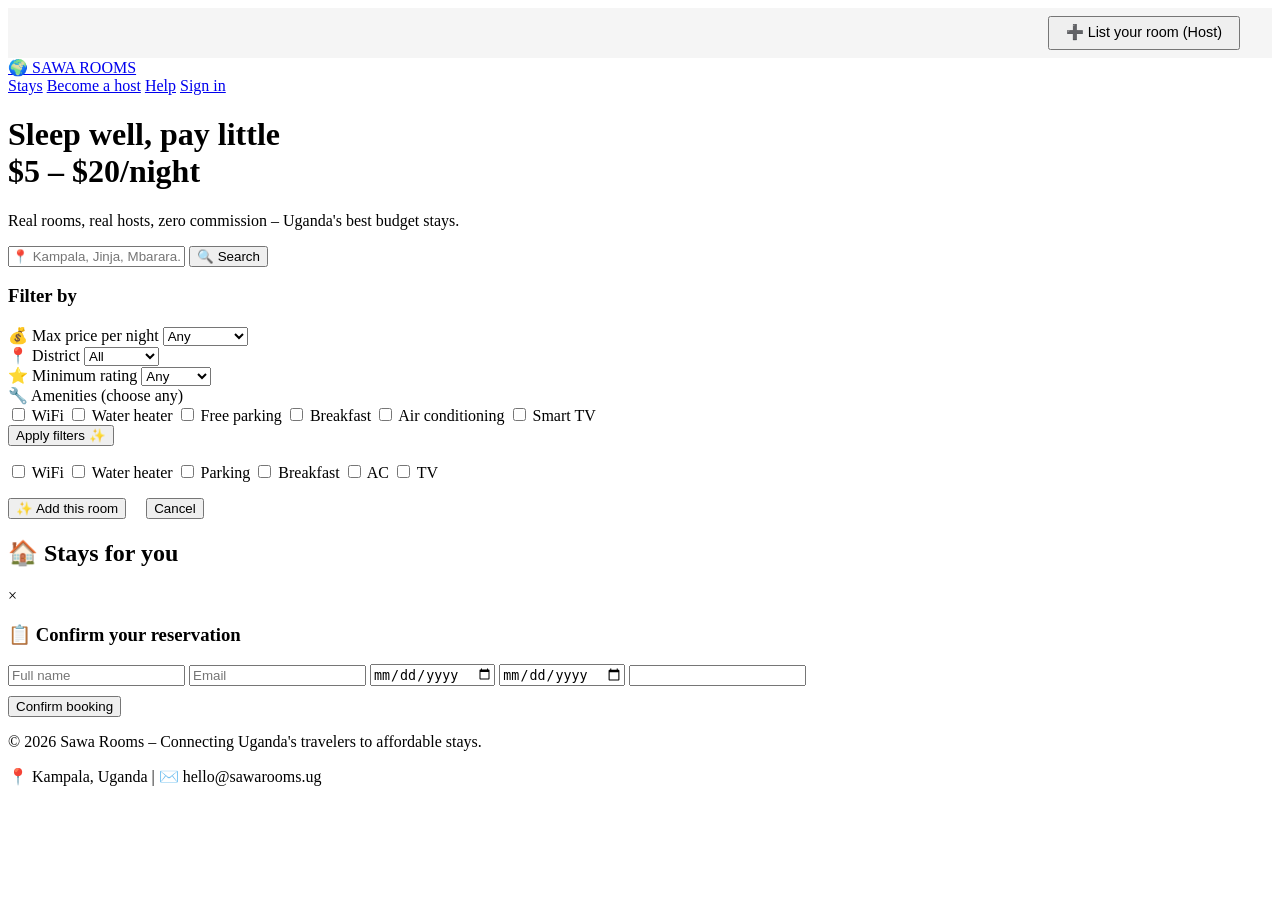
==== index.html @ 02372e20 "Day 3: Add dedicated host page and update navbar link" ====
<!DOCTYPE html>
<html lang="en">
<head>
    <meta charset="UTF-8">
    <meta name="viewport" content="width=device-width, initial-scale=1.0">
    <title>Sawa Rooms | Budget Stays Uganda</title>
    <link rel="stylesheet" href="style.css">
    <link href="https://fonts.googleapis.com/css2?family=Inter:opsz,wght@14..32,300;14..32,400;14..32,600;14..32,700&display=swap" rel="stylesheet">
</head>
<body>

    <nav class="navbar">
    <div style="display: flex; justify-content: flex-end; padding: 0.5rem 2rem; background: #f5f5f5;">
        <button id="showHostFormBtn" class="btn-secondary" style="padding: 0.4rem 1rem; font-size: 0.9rem;">➕ List your room (Host)</button>
    </div>
    <div class="nav-container">
        <a href="#" class="logo">🌍 SAWA <span>ROOMS</span></a>
        <div class="nav-links">
            <a href="#">Stays</a>
            <a href="host.html">Become a host</a>
            <a href="#">Help</a>
            <a href="#" class="btn-small">Sign in</a>
        </div>
    </div>
</nav>

    <header class="hero">
        <div class="hero-content">
            <h1>Sleep well, pay little <br> <span class="highlight">$5 – $20/night</span></h1>
            <p>Real rooms, real hosts, zero commission – Uganda's best budget stays.</p>
            <div class="search-banner">
                <input type="text" id="locationSearch" placeholder="📍 Kampala, Jinja, Mbarara...">
                <button id="searchBtn" class="btn-primary">🔍 Search</button>
            </div>
        </div>
    </header>

    <main class="container">
        <!-- FILTER SECTION (extensive amenities) -->
        <aside class="filters-panel">
            <h3>Filter by</h3>
            
            <div class="filter-group">
                <label>💰 Max price per night</label>
                <select id="priceFilter">
                    <option value="100">Any</option>
                    <option value="10">Under $10</option>
                    <option value="15">$10 – $15</option>
                    <option value="20">$15 – $20</option>
                </select>
            </div>

            <div class="filter-group">
                <label>📍 District</label>
                <select id="districtFilter">
                    <option value="all">All</option>
                    <option value="Kampala">Kampala</option>
                    <option value="Jinja">Jinja</option>
                    <option value="Mbarara">Mbarara</option>
                    <option value="Entebbe">Entebbe</option>
                    <option value="Gulu">Gulu</option>
                </select>
            </div>

            <div class="filter-group">
                <label>⭐ Minimum rating</label>
                <select id="ratingFilter">
                    <option value="0">Any</option>
                    <option value="4">4+ stars</option>
                    <option value="3">3+ stars</option>
                </select>
            </div>

            <div class="filter-group">
                <label>🔧 Amenities (choose any)</label>
                <div class="amenities-list">
                    <label><input type="checkbox" value="wifi"> WiFi</label>
                    <label><input type="checkbox" value="heater"> Water heater</label>
                    <label><input type="checkbox" value="parking"> Free parking</label>
                    <label><input type="checkbox" value="breakfast"> Breakfast</label>
                    <label><input type="checkbox" value="ac"> Air conditioning</label>
                    <label><input type="checkbox" value="tv"> Smart TV</label>
                </div>
            </div>

            <button id="applyFilters" class="btn-secondary">Apply filters ✨</button>
        </aside>
        
        <div class="amenities-list" style="margin: 1rem 0;">
            <label><input type="checkbox" value="wifi"> WiFi</label>
            <label><input type="checkbox" value="heater"> Water heater</label>
            <label><input type="checkbox" value="parking"> Parking</label>
            <label><input type="checkbox" value="breakfast"> Breakfast</label>
            <label><input type="checkbox" value="ac"> AC</label>
            <label><input type="checkbox" value="tv"> TV</label>
        </div>
        <button type="submit" class="btn-primary">✨ Add this room</button>
        <button type="button" id="cancelHostForm" class="btn-outline" style="margin-left: 1rem;">Cancel</button>
    </form>
    <p id="hostMessage" style="margin-top: 1rem;"></p>
</div>
        <!-- ROOMS GRID -->
        <section class="rooms-section">
            <div class="rooms-header">
                <h2>🏠 Stays for you</h2>
                <p id="resultCount"></p>
            </div>
            <div id="roomsContainer" class="rooms-grid"></div>
        </section>
    </main>

    <!-- BOOKING MODAL -->
    <div id="bookingModal" class="modal">
        <div class="modal-card">
            <span class="close-modal">&times;</span>
            <h3>📋 Confirm your reservation</h3>
            <form id="bookingForm">
                <input type="text" id="guestName" placeholder="Full name" required>
                <input type="email" id="guestEmail" placeholder="Email" required>
                <input type="date" id="checkin" required>
                <input type="date" id="checkout" required>
                <input type="text" id="modalRoomName" readonly>
                <p id="totalPriceDisplay" style="font-weight:bold; margin:10px 0;"></p>
                <button type="submit" class="btn-primary">Confirm booking</button>
            </form>
            <div id="modalMessage"></div>
        </div>
    </div>

    <footer>
        <p>© 2026 Sawa Rooms – Connecting Uganda's travelers to affordable stays.</p>
        <p>📍 Kampala, Uganda | ✉️ hello@sawarooms.ug</p>
    </footer>

    <script src="script.js"></script>
</body>
</html>
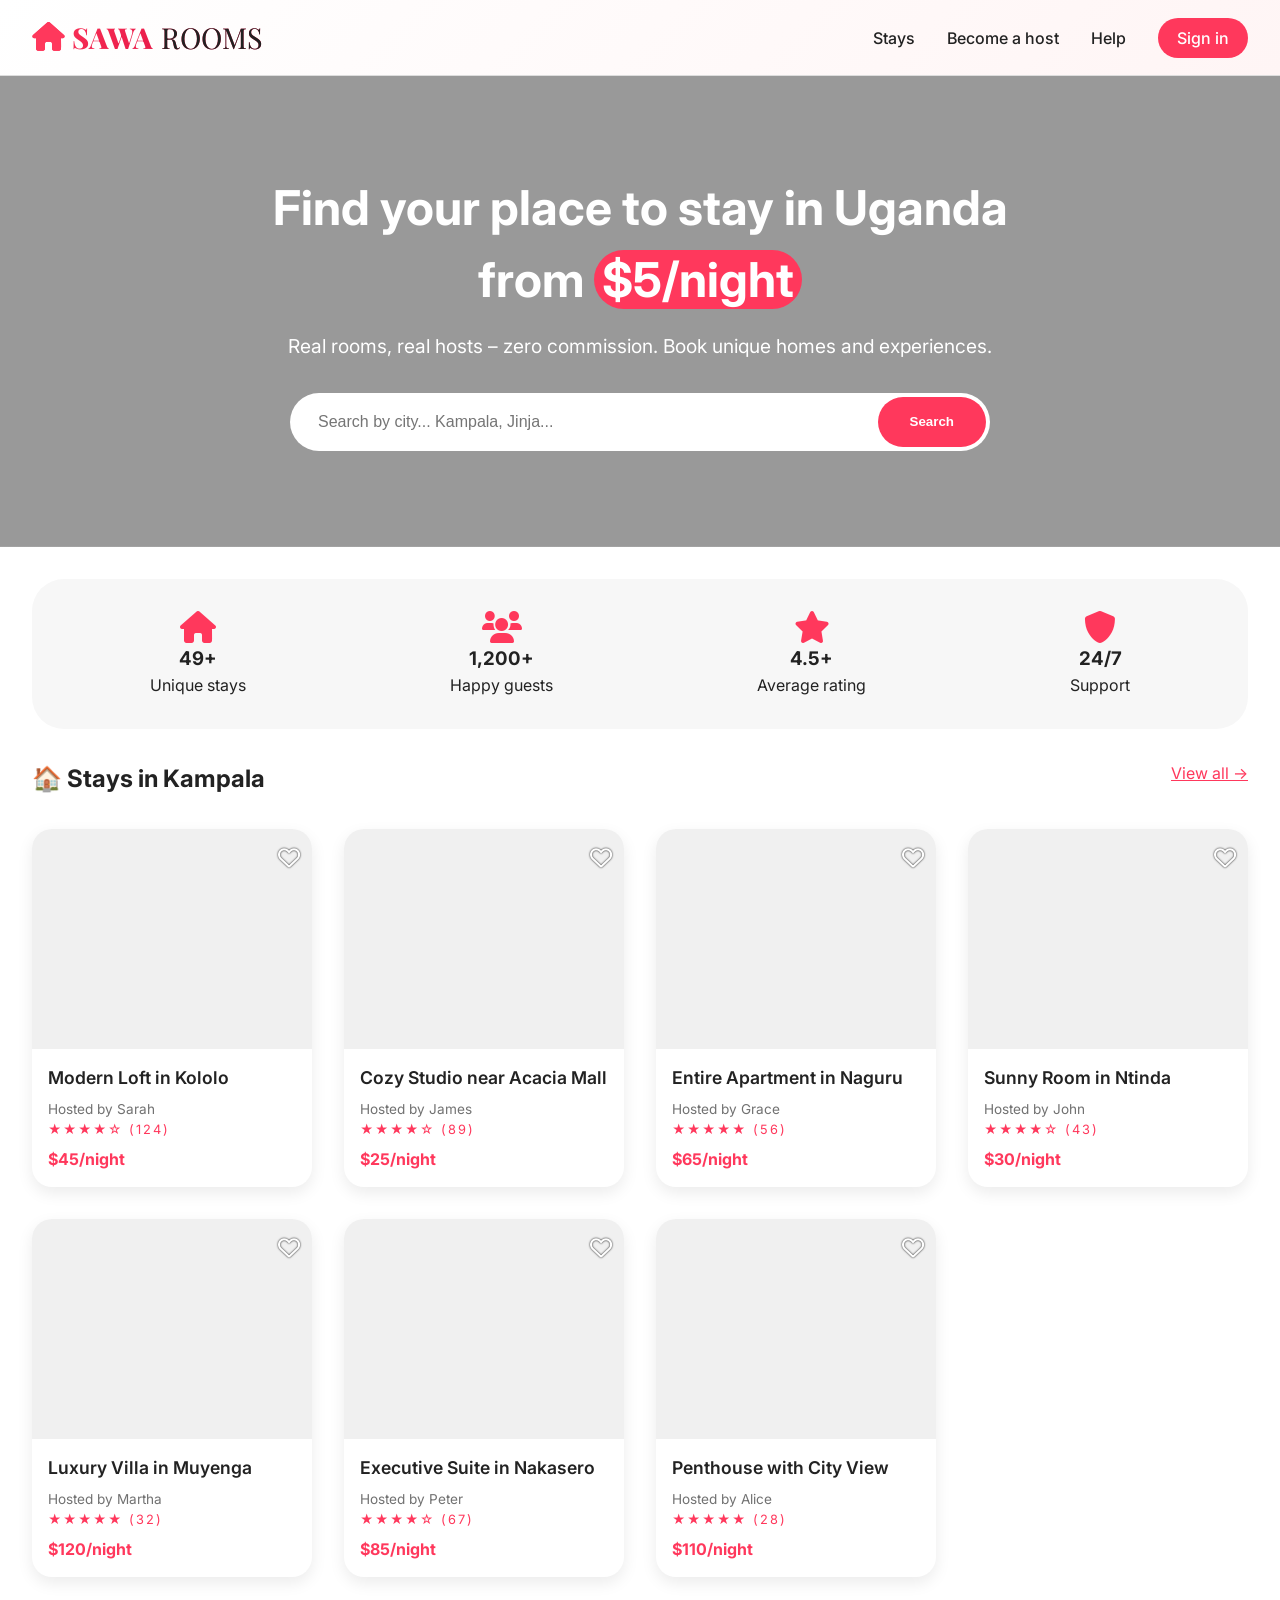
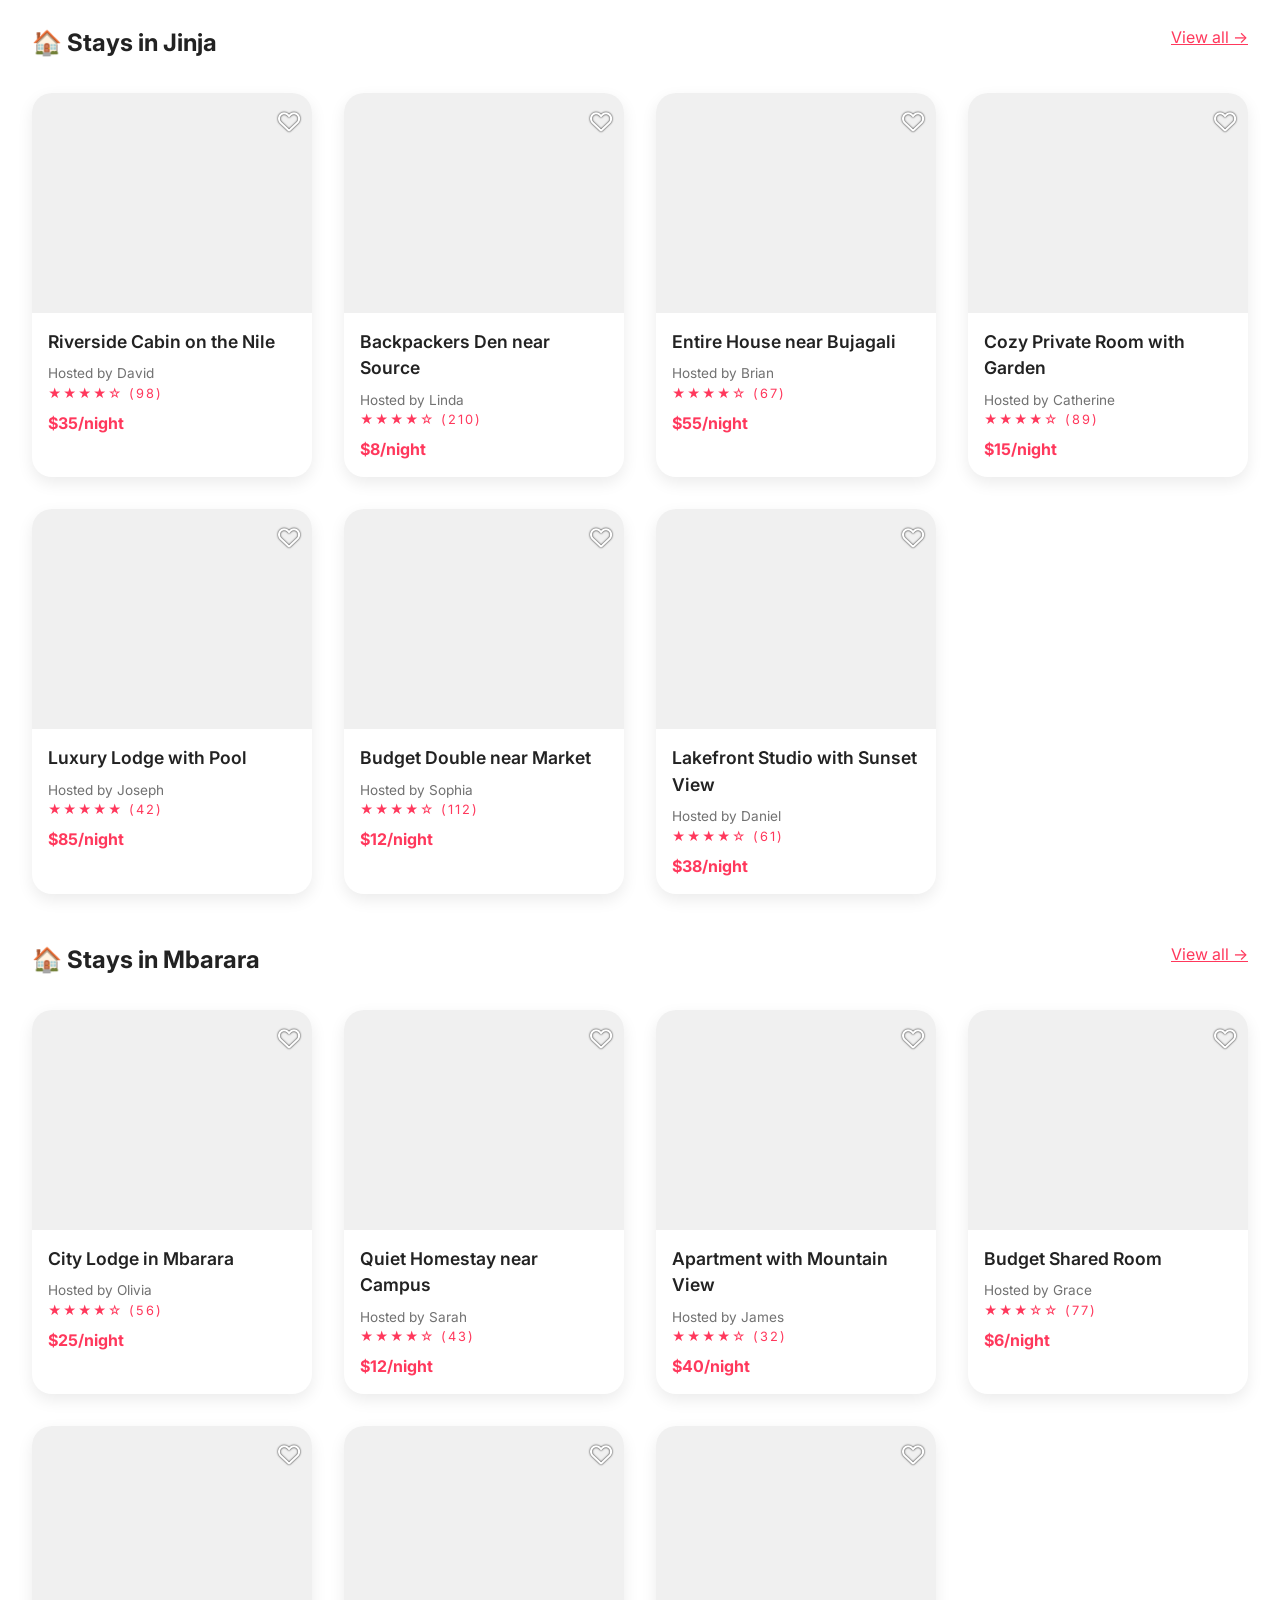
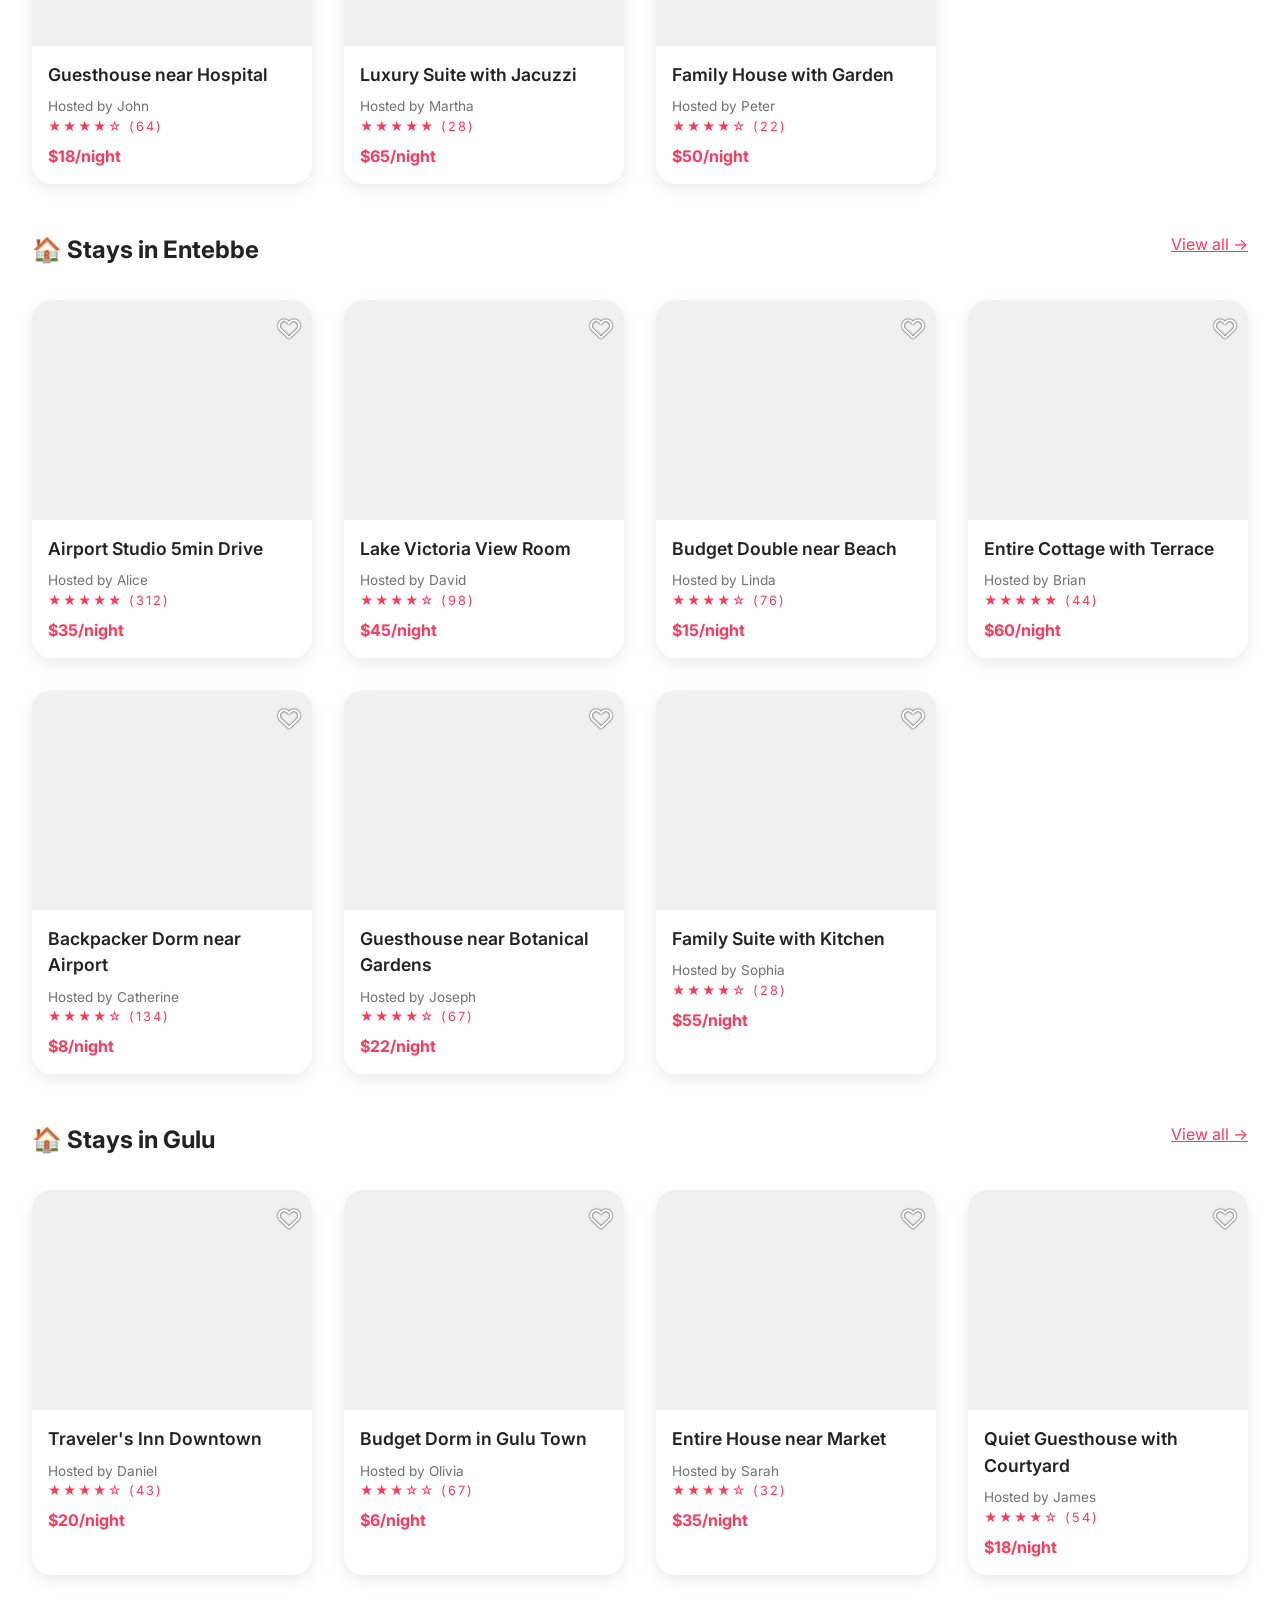
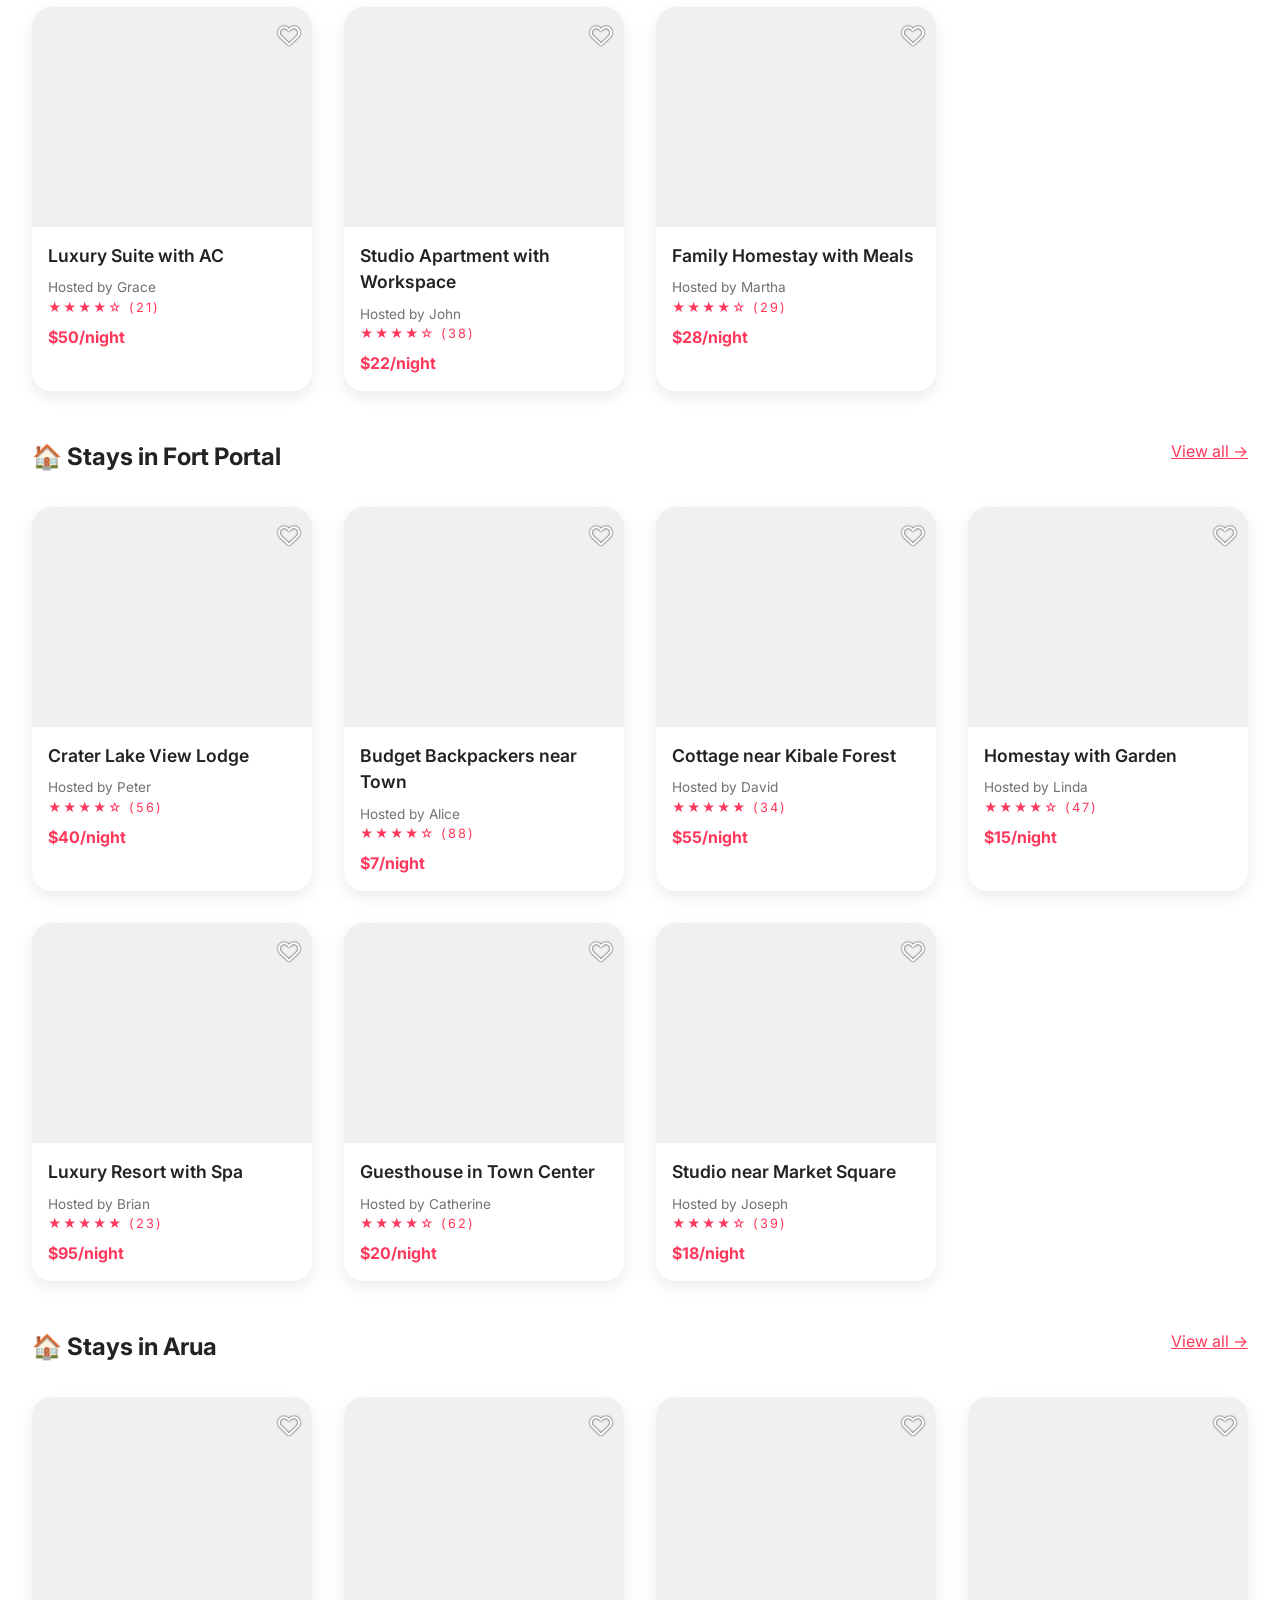
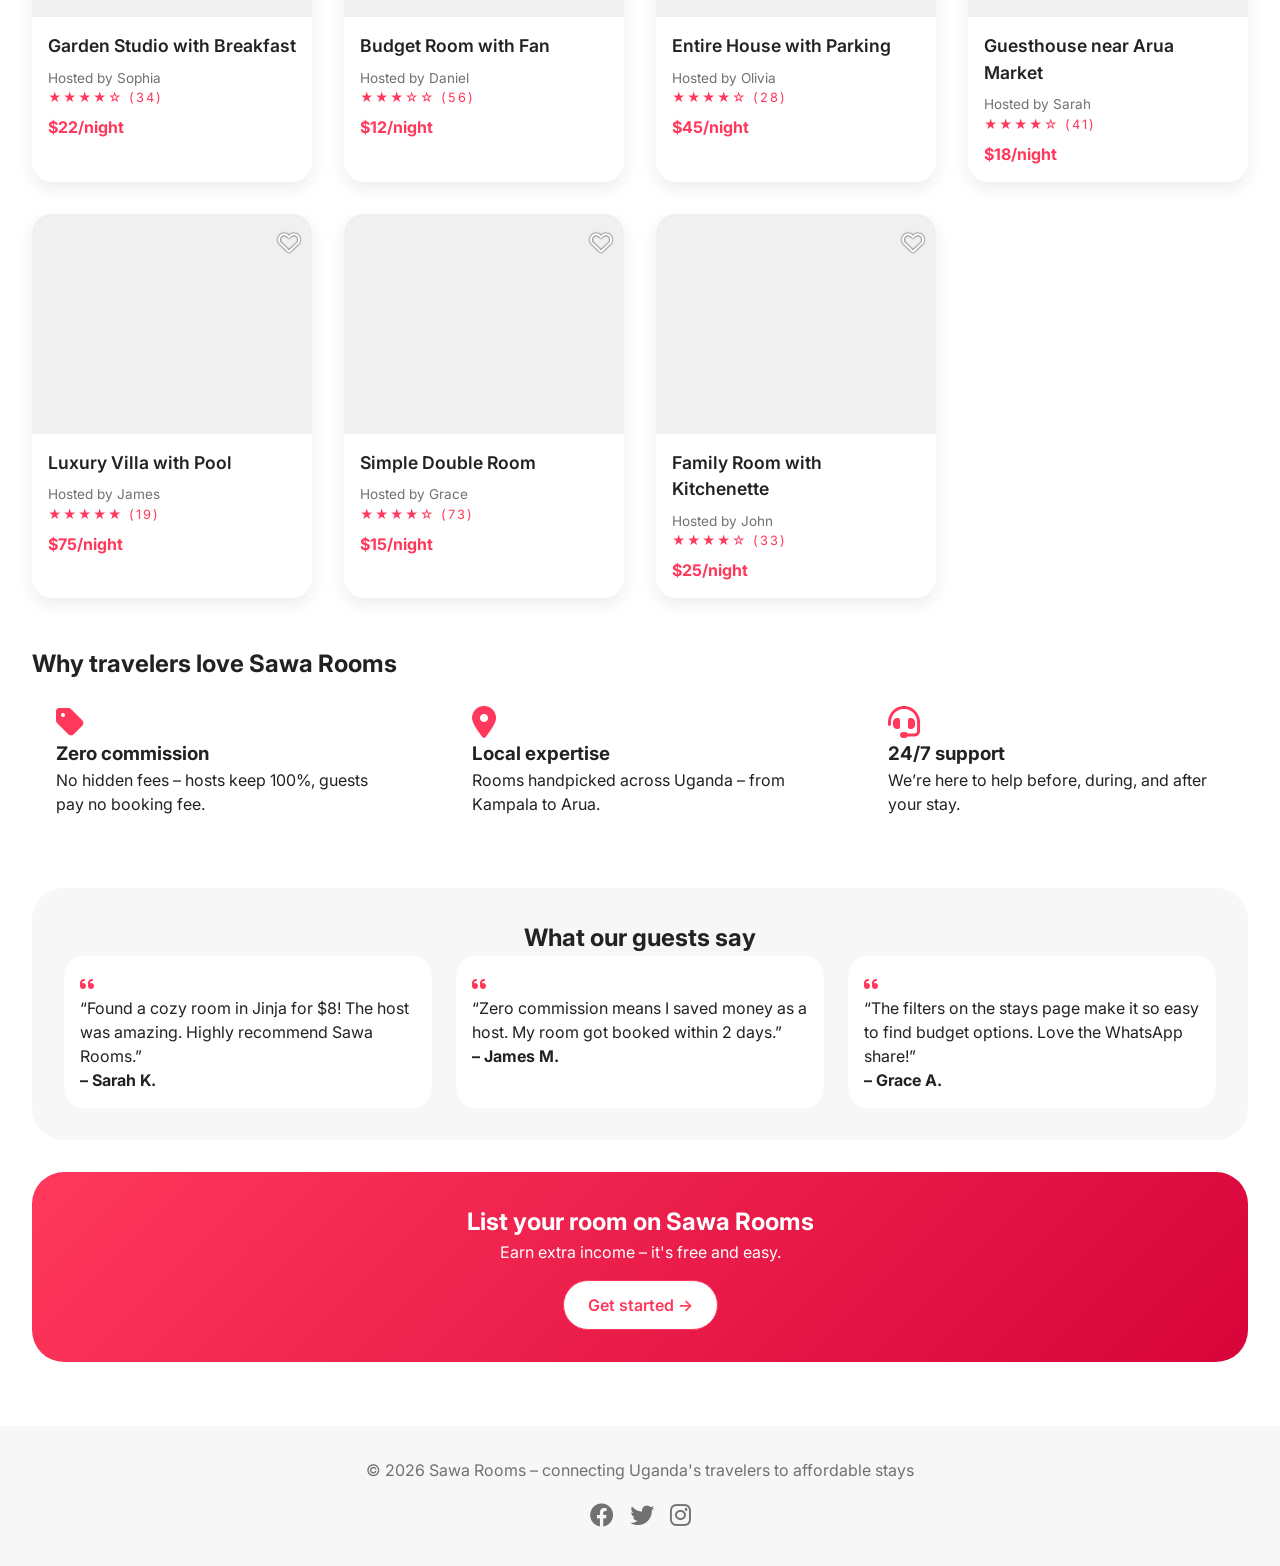
==== commit ae3d88f8: "Restore original stable version with USD prices and all 7 city sections" ====
--- a/index.html
+++ b/index.html
@@ -3,135 +3,162 @@
 <head>
     <meta charset="UTF-8">
     <meta name="viewport" content="width=device-width, initial-scale=1.0">
-    <title>Sawa Rooms | Budget Stays Uganda</title>
+    <title>Sawa Rooms – Uganda's best budget stays</title>
     <link rel="stylesheet" href="style.css">
-    <link href="https://fonts.googleapis.com/css2?family=Inter:opsz,wght@14..32,300;14..32,400;14..32,600;14..32,700&display=swap" rel="stylesheet">
+    <link href="https://fonts.googleapis.com/css2?family=Inter:opsz,wght@300..700&family=Playfair+Display:wght@400;700;800&display=swap" rel="stylesheet">
+    <link rel="stylesheet" href="https://cdnjs.cloudflare.com/ajax/libs/font-awesome/6.0.0-beta3/css/all.min.css">
+    <style>
+        .room-img { background-size: cover; background-position: center; background-color: #f0f0f0; }
+    </style>
 </head>
 <body>
 
-    <nav class="navbar">
-    <div style="display: flex; justify-content: flex-end; padding: 0.5rem 2rem; background: #f5f5f5;">
-        <button id="showHostFormBtn" class="btn-secondary" style="padding: 0.4rem 1rem; font-size: 0.9rem;">➕ List your room (Host)</button>
-    </div>
+<nav class="navbar">
     <div class="nav-container">
-        <a href="#" class="logo">🌍 SAWA <span>ROOMS</span></a>
+        <a href="index.html" class="logo"><i class="fas fa-home"></i> SAWA <span>ROOMS</span></a>
         <div class="nav-links">
-            <a href="#">Stays</a>
+            <a href="stays.html">Stays</a>
             <a href="host.html">Become a host</a>
-            <a href="#">Help</a>
-            <a href="#" class="btn-small">Sign in</a>
+            <a href="help.html">Help</a>
+            <a href="signin.html" class="btn-small">Sign in</a>
         </div>
     </div>
 </nav>
 
-    <header class="hero">
-        <div class="hero-content">
-            <h1>Sleep well, pay little <br> <span class="highlight">$5 – $20/night</span></h1>
-            <p>Real rooms, real hosts, zero commission – Uganda's best budget stays.</p>
-            <div class="search-banner">
-                <input type="text" id="locationSearch" placeholder="📍 Kampala, Jinja, Mbarara...">
-                <button id="searchBtn" class="btn-primary">🔍 Search</button>
-            </div>
-        </div>
-    </header>
-
-    <main class="container">
-        <!-- FILTER SECTION (extensive amenities) -->
-        <aside class="filters-panel">
-            <h3>Filter by</h3>
-            
-            <div class="filter-group">
-                <label>💰 Max price per night</label>
-                <select id="priceFilter">
-                    <option value="100">Any</option>
-                    <option value="10">Under $10</option>
-                    <option value="15">$10 – $15</option>
-                    <option value="20">$15 – $20</option>
-                </select>
-            </div>
-
-            <div class="filter-group">
-                <label>📍 District</label>
-                <select id="districtFilter">
-                    <option value="all">All</option>
-                    <option value="Kampala">Kampala</option>
-                    <option value="Jinja">Jinja</option>
-                    <option value="Mbarara">Mbarara</option>
-                    <option value="Entebbe">Entebbe</option>
-                    <option value="Gulu">Gulu</option>
-                </select>
-            </div>
-
-            <div class="filter-group">
-                <label>⭐ Minimum rating</label>
-                <select id="ratingFilter">
-                    <option value="0">Any</option>
-                    <option value="4">4+ stars</option>
-                    <option value="3">3+ stars</option>
-                </select>
-            </div>
-
-            <div class="filter-group">
-                <label>🔧 Amenities (choose any)</label>
-                <div class="amenities-list">
-                    <label><input type="checkbox" value="wifi"> WiFi</label>
-                    <label><input type="checkbox" value="heater"> Water heater</label>
-                    <label><input type="checkbox" value="parking"> Free parking</label>
-                    <label><input type="checkbox" value="breakfast"> Breakfast</label>
-                    <label><input type="checkbox" value="ac"> Air conditioning</label>
-                    <label><input type="checkbox" value="tv"> Smart TV</label>
-                </div>
-            </div>
-
-            <button id="applyFilters" class="btn-secondary">Apply filters ✨</button>
-        </aside>
-        
-        <div class="amenities-list" style="margin: 1rem 0;">
-            <label><input type="checkbox" value="wifi"> WiFi</label>
-            <label><input type="checkbox" value="heater"> Water heater</label>
-            <label><input type="checkbox" value="parking"> Parking</label>
-            <label><input type="checkbox" value="breakfast"> Breakfast</label>
-            <label><input type="checkbox" value="ac"> AC</label>
-            <label><input type="checkbox" value="tv"> TV</label>
-        </div>
-        <button type="submit" class="btn-primary">✨ Add this room</button>
-        <button type="button" id="cancelHostForm" class="btn-outline" style="margin-left: 1rem;">Cancel</button>
-    </form>
-    <p id="hostMessage" style="margin-top: 1rem;"></p>
-</div>
-        <!-- ROOMS GRID -->
-        <section class="rooms-section">
-            <div class="rooms-header">
-                <h2>🏠 Stays for you</h2>
-                <p id="resultCount"></p>
-            </div>
-            <div id="roomsContainer" class="rooms-grid"></div>
-        </section>
-    </main>
-
-    <!-- BOOKING MODAL -->
-    <div id="bookingModal" class="modal">
-        <div class="modal-card">
-            <span class="close-modal">&times;</span>
-            <h3>📋 Confirm your reservation</h3>
-            <form id="bookingForm">
-                <input type="text" id="guestName" placeholder="Full name" required>
-                <input type="email" id="guestEmail" placeholder="Email" required>
-                <input type="date" id="checkin" required>
-                <input type="date" id="checkout" required>
-                <input type="text" id="modalRoomName" readonly>
-                <p id="totalPriceDisplay" style="font-weight:bold; margin:10px 0;"></p>
-                <button type="submit" class="btn-primary">Confirm booking</button>
-            </form>
-            <div id="modalMessage"></div>
+<header class="hero-image">
+    <div class="hero-content">
+        <h1>Find your place to stay in Uganda<br>from <span style="background: var(--primary); padding: 0 0.5rem; border-radius: 40px;">$5/night</span></h1>
+        <p>Real rooms, real hosts – zero commission. Book unique homes and experiences.</p>
+        <div class="search-banner">
+            <input type="text" id="heroSearch" placeholder="Search by city... Kampala, Jinja...">
+            <button id="heroSearchBtn">Search</button>
         </div>
     </div>
+</header>
 
-    <footer>
-        <p>© 2026 Sawa Rooms – Connecting Uganda's travelers to affordable stays.</p>
-        <p>📍 Kampala, Uganda | ✉️ hello@sawarooms.ug</p>
-    </footer>
+<main class="container">
+    <!-- Stats bar (static numbers) -->
+    <section style="background: var(--light-gray); border-radius: 32px; padding: 2rem; margin: 2rem 0; text-align: center;">
+        <div style="display: flex; justify-content: space-around; flex-wrap: wrap; gap: 2rem;">
+            <div><i class="fas fa-home" style="font-size: 2rem; color: var(--primary);"></i><h3>49+</h3><p>Unique stays</p></div>
+            <div><i class="fas fa-users" style="font-size: 2rem; color: var(--primary);"></i><h3>1,200+</h3><p>Happy guests</p></div>
+            <div><i class="fas fa-star" style="font-size: 2rem; color: var(--primary);"></i><h3>4.5+</h3><p>Average rating</p></div>
+            <div><i class="fas fa-shield-alt" style="font-size: 2rem; color: var(--primary);"></i><h3>24/7</h3><p>Support</p></div>
+        </div>
+    </section>
 
-    <script src="script.js"></script>
+    <!-- Kampala -->
+    <section style="margin-bottom: 3rem;"><div style="display: flex; justify-content: space-between;"><h2>🏠 Stays in Kampala</h2><a href="stays.html" style="color: var(--primary);">View all →</a></div><div class="rooms-grid">
+        <div class="room-card"><div class="room-img" style="background-image: url('https://images.unsplash.com/photo-1522708323590-d24dbb6b0267?w=400&h=300&fit=crop');" onerror="this.style.backgroundImage='url(https://placehold.co/400x300/e0e0e0/666?text=Room+Image)'"></div><div class="wishlist-icon"><i class="far fa-heart"></i></div><div class="room-info"><div class="room-title">Modern Loft in Kololo</div><div class="host-info">Hosted by Sarah</div><div class="review-stars">★★★★☆ (124)</div><div class="room-price">$45/night</div></div></div>
+        <div class="room-card"><div class="room-img" style="background-image: url('https://images.unsplash.com/photo-1560185893-a55cbc8c57e8?w=400&h=300&fit=crop');" onerror="this.style.backgroundImage='url(https://placehold.co/400x300/e0e0e0/666?text=Room+Image)'"></div><div class="wishlist-icon"><i class="far fa-heart"></i></div><div class="room-info"><div class="room-title">Cozy Studio near Acacia Mall</div><div class="host-info">Hosted by James</div><div class="review-stars">★★★★☆ (89)</div><div class="room-price">$25/night</div></div></div>
+        <div class="room-card"><div class="room-img" style="background-image: url('https://images.unsplash.com/photo-1582719478250-c89cae4dc85b?w=400&h=300&fit=crop');" onerror="this.style.backgroundImage='url(https://placehold.co/400x300/e0e0e0/666?text=Room+Image)'"></div><div class="wishlist-icon"><i class="far fa-heart"></i></div><div class="room-info"><div class="room-title">Entire Apartment in Naguru</div><div class="host-info">Hosted by Grace</div><div class="review-stars">★★★★★ (56)</div><div class="room-price">$65/night</div></div></div>
+        <div class="room-card"><div class="room-img" style="background-image: url('https://plus.unsplash.com/premium_photo-1676823553207-758c7a66e9bb?q=80&w=1170&auto=format&fit=crop&ixlib=rb-4.1.0&ixid=M3wxMjA3fDB8MHxwaG90by1wYWdlfHx8fGVufDB8fHx8fA%3D%3D');" onerror="this.style.backgroundImage='url(https://placehold.co/400x300/e0e0e0/666?text=Room+Image)'"></div><div class="wishlist-icon"><i class="far fa-heart"></i></div><div class="room-info"><div class="room-title">Sunny Room in Ntinda</div><div class="host-info">Hosted by John</div><div class="review-stars">★★★★☆ (43)</div><div class="room-price">$30/night</div></div></div>
+        <div class="room-card"><div class="room-img" style="background-image: url('https://images.unsplash.com/photo-1564501049412-61c2a3083791?w=400&h=300&fit=crop');" onerror="this.style.backgroundImage='url(https://placehold.co/400x300/e0e0e0/666?text=Room+Image)'"></div><div class="wishlist-icon"><i class="far fa-heart"></i></div><div class="room-info"><div class="room-title">Luxury Villa in Muyenga</div><div class="host-info">Hosted by Martha</div><div class="review-stars">★★★★★ (32)</div><div class="room-price">$120/night</div></div></div>
+        <div class="room-card"><div class="room-img" style="background-image: url('https://images.unsplash.com/photo-1566665797739-1674de7a421a?w=400&h=300&fit=crop');" onerror="this.style.backgroundImage='url(https://placehold.co/400x300/e0e0e0/666?text=Room+Image)'"></div><div class="wishlist-icon"><i class="far fa-heart"></i></div><div class="room-info"><div class="room-title">Executive Suite in Nakasero</div><div class="host-info">Hosted by Peter</div><div class="review-stars">★★★★☆ (67)</div><div class="room-price">$85/night</div></div></div>
+        <div class="room-card"><div class="room-img" style="background-image: url('https://images.unsplash.com/photo-1542718610-a1d656d1884c?w=400&h=300&fit=crop');" onerror="this.style.backgroundImage='url(https://placehold.co/400x300/e0e0e0/666?text=Room+Image)'"></div><div class="wishlist-icon"><i class="far fa-heart"></i></div><div class="room-info"><div class="room-title">Penthouse with City View</div><div class="host-info">Hosted by Alice</div><div class="review-stars">★★★★★ (28)</div><div class="room-price">$110/night</div></div></div>
+    </div></section>
+
+    <!-- Jinja -->
+    <section style="margin-bottom: 3rem;"><div style="display: flex; justify-content: space-between;"><h2>🏠 Stays in Jinja</h2><a href="stays.html" style="color: var(--primary);">View all →</a></div><div class="rooms-grid">
+        <div class="room-card"><div class="room-img" style="background-image: url('https://images.unsplash.com/photo-1600585154340-be6161a56a0c?w=400&h=300&fit=crop');" onerror="this.style.backgroundImage='url(https://placehold.co/400x300/e0e0e0/666?text=Room+Image)'"></div><div class="wishlist-icon"><i class="far fa-heart"></i></div><div class="room-info"><div class="room-title">Riverside Cabin on the Nile</div><div class="host-info">Hosted by David</div><div class="review-stars">★★★★☆ (98)</div><div class="room-price">$35/night</div></div></div>
+        <div class="room-card"><div class="room-img" style="background-image: url('https://images.unsplash.com/photo-1578683010236-d716f9a3f461?w=400&h=300&fit=crop');" onerror="this.style.backgroundImage='url(https://placehold.co/400x300/e0e0e0/666?text=Room+Image)'"></div><div class="wishlist-icon"><i class="far fa-heart"></i></div><div class="room-info"><div class="room-title">Backpackers Den near Source</div><div class="host-info">Hosted by Linda</div><div class="review-stars">★★★★☆ (210)</div><div class="room-price">$8/night</div></div></div>
+        <div class="room-card"><div class="room-img" style="background-image: url('https://images.unsplash.com/photo-1596394516093-501ba68a0ba6?w=400&h=300&fit=crop');" onerror="this.style.backgroundImage='url(https://placehold.co/400x300/e0e0e0/666?text=Room+Image)'"></div><div class="wishlist-icon"><i class="far fa-heart"></i></div><div class="room-info"><div class="room-title">Entire House near Bujagali</div><div class="host-info">Hosted by Brian</div><div class="review-stars">★★★★☆ (67)</div><div class="room-price">$55/night</div></div></div>
+        <div class="room-card"><div class="room-img" style="background-image: url('https://images.unsplash.com/photo-1564078516393-cf04bd966897?q=80&w=687&auto=format&fit=crop&ixlib=rb-4.1.0&ixid=M3wxMjA3fDB8MHxwaG90by1wYWdlfHx8fGVufDB8fHx8fA%3D%3D');" onerror="this.style.backgroundImage='url(https://placehold.co/400x300/e0e0e0/666?text=Room+Image)'"></div><div class="wishlist-icon"><i class="far fa-heart"></i></div><div class="room-info"><div class="room-title">Cozy Private Room with Garden</div><div class="host-info">Hosted by Catherine</div><div class="review-stars">★★★★☆ (89)</div><div class="room-price">$15/night</div></div></div>
+        <div class="room-card"><div class="room-img" style="background-image: url('https://images.unsplash.com/photo-1616047006789-b7af5afb8c20?w=600&auto=format&fit=crop&q=60&ixlib=rb-4.1.0&ixid=M3wxMjA3fDB8MHxzZWFyY2h8OXx8cm9vbXxlbnwwfHwwfHx8MA%3D%3D');" onerror="this.style.backgroundImage='url(https://placehold.co/400x300/e0e0e0/666?text=Room+Image)'"></div><div class="wishlist-icon"><i class="far fa-heart"></i></div><div class="room-info"><div class="room-title">Luxury Lodge with Pool</div><div class="host-info">Hosted by Joseph</div><div class="review-stars">★★★★★ (42)</div><div class="room-price">$85/night</div></div></div>
+        <div class="room-card"><div class="room-img" style="background-image: url('https://images.unsplash.com/photo-1570129477492-45c003edd2be?w=400&h=300&fit=crop');" onerror="this.style.backgroundImage='url(https://placehold.co/400x300/e0e0e0/666?text=Room+Image)'"></div><div class="wishlist-icon"><i class="far fa-heart"></i></div><div class="room-info"><div class="room-title">Budget Double near Market</div><div class="host-info">Hosted by Sophia</div><div class="review-stars">★★★★☆ (112)</div><div class="room-price">$12/night</div></div></div>
+        <div class="room-card"><div class="room-img" style="background-image: url('https://images.unsplash.com/photo-1611892440504-42a792e24d32?w=400&h=300&fit=crop');" onerror="this.style.backgroundImage='url(https://placehold.co/400x300/e0e0e0/666?text=Room+Image)'"></div><div class="wishlist-icon"><i class="far fa-heart"></i></div><div class="room-info"><div class="room-title">Lakefront Studio with Sunset View</div><div class="host-info">Hosted by Daniel</div><div class="review-stars">★★★★☆ (61)</div><div class="room-price">$38/night</div></div></div>
+    </div></section>
+
+    <!-- Mbarara -->
+    <section style="margin-bottom: 3rem;"><div style="display: flex; justify-content: space-between;"><h2>🏠 Stays in Mbarara</h2><a href="stays.html" style="color: var(--primary);">View all →</a></div><div class="rooms-grid">
+        <div class="room-card"><div class="room-img" style="background-image: url('https://images.unsplash.com/photo-1522771739844-6a9f6d5f14af?w=400&h=300&fit=crop');" onerror="this.style.backgroundImage='url(https://placehold.co/400x300/e0e0e0/666?text=Room+Image)'"></div><div class="wishlist-icon"><i class="far fa-heart"></i></div><div class="room-info"><div class="room-title">City Lodge in Mbarara</div><div class="host-info">Hosted by Olivia</div><div class="review-stars">★★★★☆ (56)</div><div class="room-price">$25/night</div></div></div>
+        <div class="room-card"><div class="room-img" style="background-image: url('https://images.unsplash.com/photo-1582719478250-c89cae4dc85b?w=400&h=300&fit=crop');" onerror="this.style.backgroundImage='url(https://placehold.co/400x300/e0e0e0/666?text=Room+Image)'"></div><div class="wishlist-icon"><i class="far fa-heart"></i></div><div class="room-info"><div class="room-title">Quiet Homestay near Campus</div><div class="host-info">Hosted by Sarah</div><div class="review-stars">★★★★☆ (43)</div><div class="room-price">$12/night</div></div></div>
+        <div class="room-card"><div class="room-img" style="background-image: url('https://images.unsplash.com/photo-1564501049412-61c2a3083791?w=400&h=300&fit=crop');" onerror="this.style.backgroundImage='url(https://placehold.co/400x300/e0e0e0/666?text=Room+Image)'"></div><div class="wishlist-icon"><i class="far fa-heart"></i></div><div class="room-info"><div class="room-title">Apartment with Mountain View</div><div class="host-info">Hosted by James</div><div class="review-stars">★★★★☆ (32)</div><div class="room-price">$40/night</div></div></div>
+        <div class="room-card"><div class="room-img" style="background-image: url('https://plus.unsplash.com/premium_photo-1676968002767-1f6a09891350?q=80&w=687&auto=format&fit=crop&ixlib=rb-4.1.0&ixid=M3wxMjA3fDB8MHxwaG90by1wYWdlfHx8fGVufDB8fHx8fA%3D%3D');" onerror="this.style.backgroundImage='url(https://placehold.co/400x300/e0e0e0/666?text=Room+Image)'"></div><div class="wishlist-icon"><i class="far fa-heart"></i></div><div class="room-info"><div class="room-title">Budget Shared Room</div><div class="host-info">Hosted by Grace</div><div class="review-stars">★★★☆☆ (77)</div><div class="room-price">$6/night</div></div></div>
+        <div class="room-card"><div class="room-img" style="background-image: url('https://images.unsplash.com/photo-1566665797739-1674de7a421a?w=400&h=300&fit=crop');" onerror="this.style.backgroundImage='url(https://placehold.co/400x300/e0e0e0/666?text=Room+Image)'"></div><div class="wishlist-icon"><i class="far fa-heart"></i></div><div class="room-info"><div class="room-title">Guesthouse near Hospital</div><div class="host-info">Hosted by John</div><div class="review-stars">★★★★☆ (64)</div><div class="room-price">$18/night</div></div></div>
+        <div class="room-card"><div class="room-img" style="background-image: url('https://images.unsplash.com/photo-1564078516393-cf04bd966897?w=600&auto=format&fit=crop&q=60&ixlib=rb-4.1.0&ixid=M3wxMjA3fDB8MHxzZWFyY2h8N3x8cm9vbXxlbnwwfHwwfHx8MA%3D%3D');" onerror="this.style.backgroundImage='url(https://placehold.co/400x300/e0e0e0/666?text=Room+Image)'"></div><div class="wishlist-icon"><i class="far fa-heart"></i></div><div class="room-info"><div class="room-title">Luxury Suite with Jacuzzi</div><div class="host-info">Hosted by Martha</div><div class="review-stars">★★★★★ (28)</div><div class="room-price">$65/night</div></div></div>
+        <div class="room-card"><div class="room-img" style="background-image: url('https://images.unsplash.com/photo-1578683010236-d716f9a3f461?w=400&h=300&fit=crop');" onerror="this.style.backgroundImage='url(https://placehold.co/400x300/e0e0e0/666?text=Room+Image)'"></div><div class="wishlist-icon"><i class="far fa-heart"></i></div><div class="room-info"><div class="room-title">Family House with Garden</div><div class="host-info">Hosted by Peter</div><div class="review-stars">★★★★☆ (22)</div><div class="room-price">$50/night</div></div></div>
+    </div></section>
+
+    <!-- Entebbe -->
+    <section style="margin-bottom: 3rem;"><div style="display: flex; justify-content: space-between;"><h2>🏠 Stays in Entebbe</h2><a href="stays.html" style="color: var(--primary);">View all →</a></div><div class="rooms-grid">
+        <div class="room-card"><div class="room-img" style="background-image: url('https://images.unsplash.com/photo-1582719478250-c89cae4dc85b?w=400&h=300&fit=crop');" onerror="this.style.backgroundImage='url(https://placehold.co/400x300/e0e0e0/666?text=Room+Image)'"></div><div class="wishlist-icon"><i class="far fa-heart"></i></div><div class="room-info"><div class="room-title">Airport Studio 5min Drive</div><div class="host-info">Hosted by Alice</div><div class="review-stars">★★★★★ (312)</div><div class="room-price">$35/night</div></div></div>
+        <div class="room-card"><div class="room-img" style="background-image: url('https://images.unsplash.com/photo-1564501049412-61c2a3083791?w=400&h=300&fit=crop');" onerror="this.style.backgroundImage='url(https://placehold.co/400x300/e0e0e0/666?text=Room+Image)'"></div><div class="wishlist-icon"><i class="far fa-heart"></i></div><div class="room-info"><div class="room-title">Lake Victoria View Room</div><div class="host-info">Hosted by David</div><div class="review-stars">★★★★☆ (98)</div><div class="room-price">$45/night</div></div></div>
+        <div class="room-card"><div class="room-img" style="background-image: url('https://images.unsplash.com/photo-1522708323590-d24dbb6b0267?w=400&h=300&fit=crop');" onerror="this.style.backgroundImage='url(https://placehold.co/400x300/e0e0e0/666?text=Room+Image)'"></div><div class="wishlist-icon"><i class="far fa-heart"></i></div><div class="room-info"><div class="room-title">Budget Double near Beach</div><div class="host-info">Hosted by Linda</div><div class="review-stars">★★★★☆ (76)</div><div class="room-price">$15/night</div></div></div>
+        <div class="room-card"><div class="room-img" style="background-image: url('https://images.unsplash.com/photo-1600585154340-be6161a56a0c?w=400&h=300&fit=crop');" onerror="this.style.backgroundImage='url(https://placehold.co/400x300/e0e0e0/666?text=Room+Image)'"></div><div class="wishlist-icon"><i class="far fa-heart"></i></div><div class="room-info"><div class="room-title">Entire Cottage with Terrace</div><div class="host-info">Hosted by Brian</div><div class="review-stars">★★★★★ (44)</div><div class="room-price">$60/night</div></div></div>
+        <div class="room-card"><div class="room-img" style="background-image: url('https://images.unsplash.com/photo-1631679706909-1844bbd07221?w=600&auto=format&fit=crop&q=60&ixlib=rb-4.1.0&ixid=M3wxMjA3fDB8MHxzZWFyY2h8MTF8fHJvb218ZW58MHx8MHx8fDA%3D');" onerror="this.style.backgroundImage='url(https://placehold.co/400x300/e0e0e0/666?text=Room+Image)'"></div><div class="wishlist-icon"><i class="far fa-heart"></i></div><div class="room-info"><div class="room-title">Backpacker Dorm near Airport</div><div class="host-info">Hosted by Catherine</div><div class="review-stars">★★★★☆ (134)</div><div class="room-price">$8/night</div></div></div>
+        <div class="room-card"><div class="room-img" style="background-image: url('https://plus.unsplash.com/premium_photo-1686090448517-2f692cc45187?w=600&auto=format&fit=crop&q=60&ixlib=rb-4.1.0&ixid=M3wxMjA3fDB8MHxzZWFyY2h8MXx8bG9kZ2V8ZW58MHx8MHx8fDA%3D');" onerror="this.style.backgroundImage='url(https://placehold.co/400x300/e0e0e0/666?text=Room+Image)'"></div><div class="wishlist-icon"><i class="far fa-heart"></i></div><div class="room-info"><div class="room-title">Guesthouse near Botanical Gardens</div><div class="host-info">Hosted by Joseph</div><div class="review-stars">★★★★☆ (67)</div><div class="room-price">$22/night</div></div></div>
+        <div class="room-card"><div class="room-img" style="background-image: url('https://images.unsplash.com/photo-1607712617949-8c993d290809?w=600&auto=format&fit=crop&q=60&ixlib=rb-4.1.0&ixid=M3wxMjA3fDB8MHxzZWFyY2h8MTR8fGxvZGdlfGVufDB8fDB8fHww');" onerror="this.style.backgroundImage='url(https://placehold.co/400x300/e0e0e0/666?text=Room+Image)'"></div><div class="wishlist-icon"><i class="far fa-heart"></i></div><div class="room-info"><div class="room-title">Family Suite with Kitchen</div><div class="host-info">Hosted by Sophia</div><div class="review-stars">★★★★☆ (28)</div><div class="room-price">$55/night</div></div></div>
+    </div></section>
+
+    <!-- Gulu -->
+    <section style="margin-bottom: 3rem;"><div style="display: flex; justify-content: space-between;"><h2>🏠 Stays in Gulu</h2><a href="stays.html" style="color: var(--primary);">View all →</a></div><div class="rooms-grid">
+        <div class="room-card"><div class="room-img" style="background-image: url('https://images.unsplash.com/photo-1542718610-a1d656d1884c?w=400&h=300&fit=crop');" onerror="this.style.backgroundImage='url(https://placehold.co/400x300/e0e0e0/666?text=Room+Image)'"></div><div class="wishlist-icon"><i class="far fa-heart"></i></div><div class="room-info"><div class="room-title">Traveler's Inn Downtown</div><div class="host-info">Hosted by Daniel</div><div class="review-stars">★★★★☆ (43)</div><div class="room-price">$20/night</div></div></div>
+        <div class="room-card"><div class="room-img" style="background-image: url('https://plus.unsplash.com/premium_photo-1687710306899-10a3bfcacf9b?w=600&auto=format&fit=crop&q=60&ixlib=rb-4.1.0&ixid=M3wxMjA3fDB8MHxzZWFyY2h8MTN8fGNvdHRhZ2V8ZW58MHx8MHx8fDA%3D');" onerror="this.style.backgroundImage='url(https://placehold.co/400x300/e0e0e0/666?text=Room+Image)'"></div><div class="wishlist-icon"><i class="far fa-heart"></i></div><div class="room-info"><div class="room-title">Budget Dorm in Gulu Town</div><div class="host-info">Hosted by Olivia</div><div class="review-stars">★★★☆☆ (67)</div><div class="room-price">$6/night</div></div></div>
+        <div class="room-card"><div class="room-img" style="background-image: url('https://images.unsplash.com/photo-1600585154340-be6161a56a0c?w=400&h=300&fit=crop');" onerror="this.style.backgroundImage='url(https://placehold.co/400x300/e0e0e0/666?text=Room+Image)'"></div><div class="wishlist-icon"><i class="far fa-heart"></i></div><div class="room-info"><div class="room-title">Entire House near Market</div><div class="host-info">Hosted by Sarah</div><div class="review-stars">★★★★☆ (32)</div><div class="room-price">$35/night</div></div></div>
+        <div class="room-card"><div class="room-img" style="background-image: url('https://plus.unsplash.com/premium_photo-1666241368300-a1115df75b7c?w=600&auto=format&fit=crop&q=60&ixlib=rb-4.1.0&ixid=M3wxMjA3fDB8MHxzZWFyY2h8MTd8fGNvdHRhZ2V8ZW58MHx8MHx8fDA%3D');" onerror="this.style.backgroundImage='url(https://placehold.co/400x300/e0e0e0/666?text=Room+Image)'"></div><div class="wishlist-icon"><i class="far fa-heart"></i></div><div class="room-info"><div class="room-title">Quiet Guesthouse with Courtyard</div><div class="host-info">Hosted by James</div><div class="review-stars">★★★★☆ (54)</div><div class="room-price">$18/night</div></div></div>
+        <div class="room-card"><div class="room-img" style="background-image: url('https://images.unsplash.com/photo-1544984243-ec57ea16fe25?w=600&auto=format&fit=crop&q=60&ixlib=rb-4.1.0&ixid=M3wxMjA3fDB8MHxzZWFyY2h8MTR8fGFpcmJuYnxlbnwwfHwwfHx8MA%3D%3D');" onerror="this.style.backgroundImage='url(https://placehold.co/400x300/e0e0e0/666?text=Room+Image)'"></div><div class="wishlist-icon"><i class="far fa-heart"></i></div><div class="room-info"><div class="room-title">Luxury Suite with AC</div><div class="host-info">Hosted by Grace</div><div class="review-stars">★★★★☆ (21)</div><div class="room-price">$50/night</div></div></div>
+        <div class="room-card"><div class="room-img" style="background-image: url('https://images.unsplash.com/photo-1566665797739-1674de7a421a?w=400&h=300&fit=crop');" onerror="this.style.backgroundImage='url(https://placehold.co/400x300/e0e0e0/666?text=Room+Image)'"></div><div class="wishlist-icon"><i class="far fa-heart"></i></div><div class="room-info"><div class="room-title">Studio Apartment with Workspace</div><div class="host-info">Hosted by John</div><div class="review-stars">★★★★☆ (38)</div><div class="room-price">$22/night</div></div></div>
+        <div class="room-card"><div class="room-img" style="background-image: url('https://images.unsplash.com/photo-1578683010236-d716f9a3f461?w=400&h=300&fit=crop');" onerror="this.style.backgroundImage='url(https://placehold.co/400x300/e0e0e0/666?text=Room+Image)'"></div><div class="wishlist-icon"><i class="far fa-heart"></i></div><div class="room-info"><div class="room-title">Family Homestay with Meals</div><div class="host-info">Hosted by Martha</div><div class="review-stars">★★★★☆ (29)</div><div class="room-price">$28/night</div></div></div>
+    </div></section>
+
+    <!-- Fort Portal -->
+    <section style="margin-bottom: 3rem;"><div style="display: flex; justify-content: space-between;"><h2>🏠 Stays in Fort Portal</h2><a href="stays.html" style="color: var(--primary);">View all →</a></div><div class="rooms-grid">
+        <div class="room-card"><div class="room-img" style="background-image: url('https://images.unsplash.com/photo-1582719478250-c89cae4dc85b?w=400&h=300&fit=crop');" onerror="this.style.backgroundImage='url(https://placehold.co/400x300/e0e0e0/666?text=Room+Image)'"></div><div class="wishlist-icon"><i class="far fa-heart"></i></div><div class="room-info"><div class="room-title">Crater Lake View Lodge</div><div class="host-info">Hosted by Peter</div><div class="review-stars">★★★★☆ (56)</div><div class="room-price">$40/night</div></div></div>
+        <div class="room-card"><div class="room-img" style="background-image: url('https://plus.unsplash.com/premium_photo-1684508638760-72ad80c0055f?q=80&w=1171&auto=format&fit=crop&ixlib=rb-4.1.0&ixid=M3wxMjA3fDB8MHxwaG90by1wYWdlfHx8fGVufDB8fHx8fA%3D%3D');" onerror="this.style.backgroundImage='url(https://placehold.co/400x300/e0e0e0/666?text=Room+Image)'"></div><div class="wishlist-icon"><i class="far fa-heart"></i></div><div class="room-info"><div class="room-title">Budget Backpackers near Town</div><div class="host-info">Hosted by Alice</div><div class="review-stars">★★★★☆ (88)</div><div class="room-price">$7/night</div></div></div>
+        <div class="room-card"><div class="room-img" style="background-image: url('https://images.unsplash.com/photo-1600585154340-be6161a56a0c?w=400&h=300&fit=crop');" onerror="this.style.backgroundImage='url(https://placehold.co/400x300/e0e0e0/666?text=Room+Image)'"></div><div class="wishlist-icon"><i class="far fa-heart"></i></div><div class="room-info"><div class="room-title">Cottage near Kibale Forest</div><div class="host-info">Hosted by David</div><div class="review-stars">★★★★★ (34)</div><div class="room-price">$55/night</div></div></div>
+        <div class="room-card"><div class="room-img" style="background-image: url('https://images.unsplash.com/photo-1522708323590-d24dbb6b0267?w=400&h=300&fit=crop');" onerror="this.style.backgroundImage='url(https://placehold.co/400x300/e0e0e0/666?text=Room+Image)'"></div><div class="wishlist-icon"><i class="far fa-heart"></i></div><div class="room-info"><div class="room-title">Homestay with Garden</div><div class="host-info">Hosted by Linda</div><div class="review-stars">★★★★☆ (47)</div><div class="room-price">$15/night</div></div></div>
+        <div class="room-card"><div class="room-img" style="background-image: url('https://images.unsplash.com/photo-1684182309189-a1384f3d7d4c?w=600&auto=format&fit=crop&q=60&ixlib=rb-4.1.0&ixid=M3wxMjA3fDB8MHxzZWFyY2h8Nnx8YWlyYm5ifGVufDB8fDB8fHww');" onerror="this.style.backgroundImage='url(https://placehold.co/400x300/e0e0e0/666?text=Room+Image)'"></div><div class="wishlist-icon"><i class="far fa-heart"></i></div><div class="room-info"><div class="room-title">Luxury Resort with Spa</div><div class="host-info">Hosted by Brian</div><div class="review-stars">★★★★★ (23)</div><div class="room-price">$95/night</div></div></div>
+        <div class="room-card"><div class="room-img" style="background-image: url('https://images.unsplash.com/photo-1564501049412-61c2a3083791?w=400&h=300&fit=crop');" onerror="this.style.backgroundImage='url(https://placehold.co/400x300/e0e0e0/666?text=Room+Image)'"></div><div class="wishlist-icon"><i class="far fa-heart"></i></div><div class="room-info"><div class="room-title">Guesthouse in Town Center</div><div class="host-info">Hosted by Catherine</div><div class="review-stars">★★★★☆ (62)</div><div class="room-price">$20/night</div></div></div>
+        <div class="room-card"><div class="room-img" style="background-image: url('https://images.unsplash.com/photo-1697807646004-31ae73a1a625?w=600&auto=format&fit=crop&q=60&ixlib=rb-4.1.0&ixid=M3wxMjA3fDB8MHxzZWFyY2h8MTJ8fGFpcmJuYnxlbnwwfHwwfHx8MA%3D%3D');" onerror="this.style.backgroundImage='url(https://placehold.co/400x300/e0e0e0/666?text=Room+Image)'"></div><div class="wishlist-icon"><i class="far fa-heart"></i></div><div class="room-info"><div class="room-title">Studio near Market Square</div><div class="host-info">Hosted by Joseph</div><div class="review-stars">★★★★☆ (39)</div><div class="room-price">$18/night</div></div></div>
+    </div></section>
+
+    <!-- Arua -->
+    <section style="margin-bottom: 3rem;"><div style="display: flex; justify-content: space-between;"><h2>🏠 Stays in Arua</h2><a href="stays.html" style="color: var(--primary);">View all →</a></div><div class="rooms-grid">
+        <div class="room-card"><div class="room-img" style="background-image: url('https://images.unsplash.com/photo-1560185893-a55cbc8c57e8?w=400&h=300&fit=crop');" onerror="this.style.backgroundImage='url(https://placehold.co/400x300/e0e0e0/666?text=Room+Image)'"></div><div class="wishlist-icon"><i class="far fa-heart"></i></div><div class="room-info"><div class="room-title">Garden Studio with Breakfast</div><div class="host-info">Hosted by Sophia</div><div class="review-stars">★★★★☆ (34)</div><div class="room-price">$22/night</div></div></div>
+        <div class="room-card"><div class="room-img" style="background-image: url('https://images.unsplash.com/photo-1596394516093-501ba68a0ba6?w=400&h=300&fit=crop');" onerror="this.style.backgroundImage='url(https://placehold.co/400x300/e0e0e0/666?text=Room+Image)'"></div><div class="wishlist-icon"><i class="far fa-heart"></i></div><div class="room-info"><div class="room-title">Budget Room with Fan</div><div class="host-info">Hosted by Daniel</div><div class="review-stars">★★★☆☆ (56)</div><div class="room-price">$12/night</div></div></div>
+        <div class="room-card"><div class="room-img" style="background-image: url('https://images.unsplash.com/photo-1600585154340-be6161a56a0c?w=400&h=300&fit=crop');" onerror="this.style.backgroundImage='url(https://placehold.co/400x300/e0e0e0/666?text=Room+Image)'"></div><div class="wishlist-icon"><i class="far fa-heart"></i></div><div class="room-info"><div class="room-title">Entire House with Parking</div><div class="host-info">Hosted by Olivia</div><div class="review-stars">★★★★☆ (28)</div><div class="room-price">$45/night</div></div></div>
+        <div class="room-card"><div class="room-img" style="background-image: url('https://images.unsplash.com/photo-1582719478250-c89cae4dc85b?w=400&h=300&fit=crop');" onerror="this.style.backgroundImage='url(https://placehold.co/400x300/e0e0e0/666?text=Room+Image)'"></div><div class="wishlist-icon"><i class="far fa-heart"></i></div><div class="room-info"><div class="room-title">Guesthouse near Arua Market</div><div class="host-info">Hosted by Sarah</div><div class="review-stars">★★★★☆ (41)</div><div class="room-price">$18/night</div></div></div>
+        <div class="room-card"><div class="room-img" style="background-image: url('https://images.unsplash.com/photo-1679939153963-ff44f5deeba2?w=600&auto=format&fit=crop&q=60&ixlib=rb-4.1.0&ixid=M3wxMjA3fDB8MHxzZWFyY2h8MTV8fGFpcmJuYnxlbnwwfHwwfHx8MA%3D%3D');" onerror="this.style.backgroundImage='url(https://placehold.co/400x300/e0e0e0/666?text=Room+Image)'"></div><div class="wishlist-icon"><i class="far fa-heart"></i></div><div class="room-info"><div class="room-title">Luxury Villa with Pool</div><div class="host-info">Hosted by James</div><div class="review-stars">★★★★★ (19)</div><div class="room-price">$75/night</div></div></div>
+        <div class="room-card"><div class="room-img" style="background-image: url('https://images.unsplash.com/photo-1522708323590-d24dbb6b0267?w=400&h=300&fit=crop');" onerror="this.style.backgroundImage='url(https://placehold.co/400x300/e0e0e0/666?text=Room+Image)'"></div><div class="wishlist-icon"><i class="far fa-heart"></i></div><div class="room-info"><div class="room-title">Simple Double Room</div><div class="host-info">Hosted by Grace</div><div class="review-stars">★★★★☆ (73)</div><div class="room-price">$15/night</div></div></div>
+        <div class="room-card"><div class="room-img" style="background-image: url('https://images.unsplash.com/photo-1578683010236-d716f9a3f461?w=400&h=300&fit=crop');" onerror="this.style.backgroundImage='url(https://placehold.co/400x300/e0e0e0/666?text=Room+Image)'"></div><div class="wishlist-icon"><i class="far fa-heart"></i></div><div class="room-info"><div class="room-title">Family Room with Kitchenette</div><div class="host-info">Hosted by John</div><div class="review-stars">★★★★☆ (33)</div><div class="room-price">$25/night</div></div></div>
+    </div></section>
+
+    <!-- Why choose us, testimonials, CTA -->
+    <section style="margin: 3rem 0;"><h2>Why travelers love Sawa Rooms</h2><div style="display: grid; grid-template-columns: repeat(auto-fit, minmax(250px,1fr)); gap: 2rem;"><div style="background: white; padding: 1.5rem; border-radius: 20px;"><i class="fas fa-tag" style="font-size: 2rem; color: var(--primary);"></i><h3>Zero commission</h3><p>No hidden fees – hosts keep 100%, guests pay no booking fee.</p></div><div style="background: white; padding: 1.5rem; border-radius: 20px;"><i class="fas fa-map-marker-alt" style="font-size: 2rem; color: var(--primary);"></i><h3>Local expertise</h3><p>Rooms handpicked across Uganda – from Kampala to Arua.</p></div><div style="background: white; padding: 1.5rem; border-radius: 20px;"><i class="fas fa-headset" style="font-size: 2rem; color: var(--primary);"></i><h3>24/7 support</h3><p>We’re here to help before, during, and after your stay.</p></div></div></section>
+    <section style="background: var(--light-gray); border-radius: 32px; padding: 2rem; margin: 2rem 0;"><h2 style="text-align: center;">What our guests say</h2><div style="display: grid; grid-template-columns: repeat(auto-fit, minmax(280px,1fr)); gap: 1.5rem;"><div style="background: white; padding: 1rem; border-radius: 20px;"><i class="fas fa-quote-left" style="color: var(--primary);"></i><p>“Found a cozy room in Jinja for $8! The host was amazing. Highly recommend Sawa Rooms.”</p><p><strong>– Sarah K.</strong></p></div><div style="background: white; padding: 1rem; border-radius: 20px;"><i class="fas fa-quote-left" style="color: var(--primary);"></i><p>“Zero commission means I saved money as a host. My room got booked within 2 days.”</p><p><strong>– James M.</strong></p></div><div style="background: white; padding: 1rem; border-radius: 20px;"><i class="fas fa-quote-left" style="color: var(--primary);"></i><p>“The filters on the stays page make it so easy to find budget options. Love the WhatsApp share!”</p><p><strong>– Grace A.</strong></p></div></div></section>
+    <section style="background: linear-gradient(135deg, var(--primary), var(--primary-dark)); color: white; border-radius: 32px; padding: 2rem; text-align: center; margin: 2rem 0;"><h2>List your room on Sawa Rooms</h2><p>Earn extra income – it's free and easy.</p><a href="host.html" class="btn btn-outline" style="background: white; color: var(--primary); margin-top: 1rem;">Get started →</a></section>
+</main>
+
+<footer>
+    <p>© 2026 Sawa Rooms – connecting Uganda's travelers to affordable stays</p>
+    <div class="social-icons"><a href="#"><i class="fab fa-facebook"></i></a><a href="#"><i class="fab fa-twitter"></i></a><a href="#"><i class="fab fa-instagram"></i></a></div>
+</footer>
+
+<script>
+    document.querySelectorAll('.wishlist-icon').forEach(icon => {
+        icon.addEventListener('click', (e) => {
+            e.stopPropagation();
+            const heart = icon.querySelector('i');
+            if (heart.classList.contains('far')) {
+                heart.classList.remove('far');
+                heart.classList.add('fas');
+            } else {
+                heart.classList.remove('fas');
+                heart.classList.add('far');
+            }
+        });
+    });
+    document.querySelectorAll('.room-card').forEach(card => {
+        card.addEventListener('click', (e) => {
+            if (!e.target.closest('.wishlist-icon')) window.location.href = 'stays.html';
+        });
+    });
+    document.getElementById('heroSearchBtn').addEventListener('click', () => {
+        const query = document.getElementById('heroSearch').value.trim();
+        if (query) localStorage.setItem('sawaSearch', query);
+        window.location.href = 'stays.html';
+    });
+</script>
 </body>
 </html>
--- a/style.css
+++ b/style.css
@@ -0,0 +1,508 @@
+/* RESET & GLOBAL */
+* {
+  margin: 0;
+  padding: 0;
+  box-sizing: border-box;
+}
+
+body {
+  font-family: 'Inter', system-ui, -apple-system, sans-serif;
+  background: #FFFFFF;
+  color: #222222;
+  line-height: 1.5;
+}
+
+:root {
+  --primary: #FF385C;
+  --primary-dark: #D7043A;
+  --secondary: #00A699;
+  --dark: #222222;
+  --light-gray: #F7F7F7;
+  --border: #DDDDDD;
+  --shadow: 0 6px 16px rgba(0,0,0,0.08);
+  --shadow-hover: 0 12px 24px rgba(0,0,0,0.12);
+}
+
+.container {
+  max-width: 1280px;
+  margin: 0 auto;
+  padding: 0 2rem;
+}
+
+/* Buttons */
+.btn {
+  display: inline-block;
+  background: var(--primary);
+  color: white;
+  border: none;
+  padding: 0.75rem 1.5rem;
+  border-radius: 40px;
+  font-weight: 600;
+  cursor: pointer;
+  text-decoration: none;
+  transition: all 0.2s;
+}
+.btn:hover {
+  background: #F5A623; /* Uganda gold */
+  color: #222;
+  border-color: #F5A623;
+}
+.btn-outline {
+  background: transparent;
+  border: 1.5px solid var(--primary);
+  color: var(--primary);
+}
+.btn-outline:hover {
+  background: #222;
+  color: #FF385C;
+  border-color: #FF385C;
+}
+.btn-small {
+  background: var(--primary);
+  color: white !important;
+  padding: 0.5rem 1.2rem;
+  border-radius: 40px;
+}
+.btn-small:hover {
+  background: #F5A623;
+  color: #222 !important;
+}
+.btn-social {
+  background: var(--light-gray);
+  border: none;
+  border-radius: 40px;
+  padding: 0.6rem 1rem;
+  margin: 0 0.3rem;
+  cursor: pointer;
+  font-weight: 500;
+}
+.btn-social:hover {
+  background: #222;
+  color: white;
+}
+
+/* Navbar */
+.navbar {
+  background: linear-gradient(135deg, #FFFFFF 0%, #FFF5F5 100%);
+  border-bottom: 1px solid var(--border);
+  position: sticky;
+  top: 0;
+  z-index: 100;
+  backdrop-filter: blur(2px);
+}
+.nav-container {
+  display: flex;
+  justify-content: space-between;
+  align-items: center;
+  padding: 1rem 2rem;
+  max-width: 1400px;
+  margin: 0 auto;
+}
+.logo {
+  font-size: 1.8rem;
+  font-weight: 800;
+  text-decoration: none;
+  display: flex;
+  align-items: center;
+  gap: 0.5rem;
+  font-family: 'Playfair Display', serif;
+  background: linear-gradient(135deg, var(--primary), var(--primary-dark));
+  -webkit-background-clip: text;
+  background-clip: text;
+  color: transparent;
+}
+.logo i {
+  background: none;
+  color: var(--primary);
+  font-size: 1.8rem;
+}
+.logo span {
+  font-weight: 400;
+  color: var(--dark);
+  background: none;
+  -webkit-background-clip: unset;
+  background-clip: unset;
+}
+.nav-links {
+  display: flex;
+  gap: 2rem;
+  align-items: center;
+}
+.nav-links a {
+  text-decoration: none;
+  color: var(--dark);
+  font-weight: 500;
+}
+.nav-links a:hover {
+  color: var(--primary);
+}
+
+/* Hero with background image */
+.hero-image {
+  background-image: linear-gradient(rgba(0,0,0,0.4), rgba(0,0,0,0.4)), url('https://images.pexels.com/photos/258154/pexels-photo-258154.jpeg?auto=compress&cs=tinysrgb&w=1600');
+  background-size: cover;
+  background-position: center;
+  color: white;
+  padding: 6rem 2rem;
+  text-align: center;
+}
+.hero-image h1 {
+  font-size: 3rem;
+  margin-bottom: 1rem;
+}
+.hero-image p {
+  font-size: 1.2rem;
+  margin-bottom: 2rem;
+}
+.search-banner {
+  background: white;
+  border-radius: 60px;
+  display: inline-flex;
+  padding: 0.25rem;
+  max-width: 700px;
+  width: 100%;
+}
+.search-banner input {
+  flex: 1;
+  padding: 1rem 1.5rem;
+  border: none;
+  border-radius: 60px;
+  font-size: 1rem;
+}
+.search-banner button {
+  background: var(--primary);
+  border: none;
+  padding: 0 2rem;
+  border-radius: 60px;
+  color: white;
+  font-weight: bold;
+  cursor: pointer;
+}
+.search-banner button:hover {
+  background: #F5A623;
+  color: #222;
+}
+
+/* Categories grid */
+.categories {
+  margin: 3rem 0;
+}
+.category-grid {
+  display: grid;
+  grid-template-columns: repeat(auto-fit, minmax(150px, 1fr));
+  gap: 1.5rem;
+}
+.category-card {
+  text-align: center;
+  cursor: pointer;
+}
+.category-card img {
+  width: 100%;
+  border-radius: 20px;
+  aspect-ratio: 1 / 1;
+  object-fit: cover;
+  transition: transform 0.2s;
+}
+.category-card:hover img {
+  transform: scale(1.02);
+}
+
+/* Rooms grid */
+.rooms-grid {
+  display: grid;
+  grid-template-columns: repeat(auto-fill, minmax(280px, 1fr));
+  gap: 2rem;
+  margin: 2rem 0;
+}
+.rooms-grid.list-view {
+  display: flex;
+  flex-direction: column;
+  gap: 1rem;
+}
+.rooms-grid.list-view .room-card {
+  display: flex;
+  flex-direction: row;
+  height: 180px;
+}
+.rooms-grid.list-view .room-img {
+  width: 180px;
+  height: 100%;
+}
+.rooms-grid.list-view .room-info {
+  flex: 1;
+}
+.room-card {
+  background: white;
+  border-radius: 20px;
+  overflow: hidden;
+  transition: all 0.25s;
+  box-shadow: var(--shadow);
+  position: relative;
+}
+.room-card:hover {
+  transform: translateY(-4px);
+  box-shadow: var(--shadow-hover);
+  border-bottom: 3px solid #F5A623;
+}
+.room-img {
+  height: 220px;
+  background-size: cover;
+  background-position: center;
+  background-color: #f0f0f0;
+}
+.wishlist-icon {
+  position: absolute;
+  top: 12px;
+  right: 12px;
+  font-size: 1.4rem;
+  color: white;
+  text-shadow: 0 0 2px black;
+  cursor: pointer;
+  z-index: 2;
+}
+.wishlist-icon.active i, .wishlist-icon i.fas {
+  color: #222;
+}
+.room-info {
+  padding: 1rem;
+}
+.room-title {
+  font-weight: 600;
+  font-size: 1.1rem;
+}
+.host-info {
+  display: flex;
+  align-items: center;
+  gap: 0.5rem;
+  margin-top: 0.5rem;
+  font-size: 0.85rem;
+  color: #717171;
+}
+.host-avatar {
+  width: 24px;
+  height: 24px;
+  border-radius: 50%;
+  background: #ddd;
+}
+.review-stars {
+  color: var(--primary);
+  font-size: 0.8rem;
+  letter-spacing: 2px;
+}
+.room-price {
+  font-weight: 700;
+  color: var(--primary);
+  margin-top: 0.5rem;
+}
+.room-actions {
+  display: flex;
+  gap: 0.5rem;
+  margin-top: 0.8rem;
+}
+.room-actions button {
+  background: none;
+  border: none;
+  cursor: pointer;
+  font-size: 0.8rem;
+  color: #555;
+}
+.room-actions button:hover {
+  color: var(--primary);
+}
+
+/* Filter sidebar */
+.filter-sidebar {
+  background: white;
+  border-radius: 20px;
+  padding: 1.5rem;
+  border: 1px solid var(--border);
+  position: sticky;
+  top: 100px;
+}
+.filter-group {
+  margin-bottom: 1.5rem;
+}
+.filter-group label {
+  font-weight: 600;
+  display: block;
+  margin-bottom: 0.5rem;
+}
+.price-range {
+  display: flex;
+  gap: 1rem;
+  align-items: center;
+}
+input[type="range"] {
+  flex: 1;
+}
+.amenities-list {
+  display: grid;
+  grid-template-columns: repeat(2, 1fr);
+  gap: 0.5rem;
+}
+/* Map placeholder */
+.map-placeholder {
+  background: #f0f0f0;
+  height: 200px;
+  border-radius: 20px;
+  display: flex;
+  align-items: center;
+  justify-content: center;
+  margin: 1rem 0;
+  background-size: cover;
+}
+/* Modal */
+.modal {
+  display: none;
+  position: fixed;
+  top: 0; left: 0;
+  width: 100%; height: 100%;
+  background: rgba(0,0,0,0.6);
+  align-items: center;
+  justify-content: center;
+  z-index: 1000;
+}
+.modal-content {
+  background: white;
+  max-width: 500px;
+  width: 90%;
+  border-radius: 32px;
+  padding: 2rem;
+  position: relative;
+}
+.close {
+  position: absolute;
+  right: 1.5rem;
+  top: 1rem;
+  font-size: 1.8rem;
+  cursor: pointer;
+}
+/* Loading skeleton */
+.skeleton-card {
+  background: #f0f0f0;
+  border-radius: 20px;
+  height: 320px;
+  animation: pulse 1.5s infinite;
+}
+@keyframes pulse {
+  0% { opacity: 0.6; }
+  50% { opacity: 1; }
+  100% { opacity: 0.6; }
+}
+/* Footer */
+footer {
+  background: var(--light-gray);
+  text-align: center;
+  padding: 2rem;
+  margin-top: 4rem;
+  color: #717171;
+}
+.social-icons {
+  display: flex;
+  gap: 1rem;
+  justify-content: center;
+  margin-top: 1rem;
+}
+.social-icons a {
+  color: #717171;
+  font-size: 1.5rem;
+}
+.social-icons a:hover {
+  color: var(--primary);
+}
+/* FAQ page */
+.faq-category {
+  margin-bottom: 2rem;
+}
+.faq-category h3 {
+  margin-bottom: 1rem;
+  padding-left: 0.5rem;
+  border-left: 4px solid var(--primary);
+}
+.faq-grid {
+  display: grid;
+  grid-template-columns: repeat(auto-fill, minmax(300px, 1fr));
+  gap: 1rem;
+  margin-bottom: 1.5rem;
+}
+.faq-item {
+  background: var(--light-gray);
+  border-radius: 20px;
+  padding: 1rem;
+  transition: 0.2s;
+}
+.faq-item h4 {
+  margin-bottom: 0.3rem;
+  color: var(--dark);
+}
+.faq-item p {
+  font-size: 0.9rem;
+  color: #555;
+}
+/* Sign in page */
+.signin-card {
+  background: white;
+  border-radius: 32px;
+  padding: 2rem;
+  box-shadow: var(--shadow);
+}
+.form-group {
+  margin-bottom: 1rem;
+}
+.form-group input, .form-group select {
+  width: 100%;
+  padding: 0.8rem;
+  border-radius: 20px;
+  border: 1px solid var(--border);
+  font-size: 1rem;
+}
+.checkbox-group {
+  display: flex;
+  align-items: center;
+  gap: 0.5rem;
+  margin: 0.5rem 0;
+}
+/* View toggle buttons */
+.view-toggle {
+  display: flex;
+  gap: 0.5rem;
+}
+.view-toggle button {
+  background: var(--light-gray);
+  border: none;
+  padding: 0.4rem 0.8rem;
+  border-radius: 40px;
+  cursor: pointer;
+}
+.view-toggle button.active {
+  background: var(--primary);
+  color: white;
+}
+/* Load more button */
+.load-more-container {
+  text-align: center;
+  margin: 2rem 0;
+}
+/* Stats bar counters */
+.stat-number {
+  display: inline-block;
+  animation: countUp 1.5s ease-out forwards;
+}
+@keyframes countUp {
+  from { opacity: 0; transform: translateY(10px); }
+  to { opacity: 1; transform: translateY(0); }
+}
+/* Local impact banner */
+.local-impact {
+  background: linear-gradient(135deg, #F5A62320, #FF385C20);
+  border-left: 5px solid #F5A623;
+  padding: 1.5rem;
+  border-radius: 20px;
+  margin: 2rem 0;
+  text-align: center;
+}
+@media (max-width: 768px) {
+  .nav-container { flex-wrap: wrap; gap: 1rem; justify-content: center; }
+  .hero-image h1 { font-size: 2rem; }
+  .filter-sidebar { position: static; margin-bottom: 1rem; }
+}
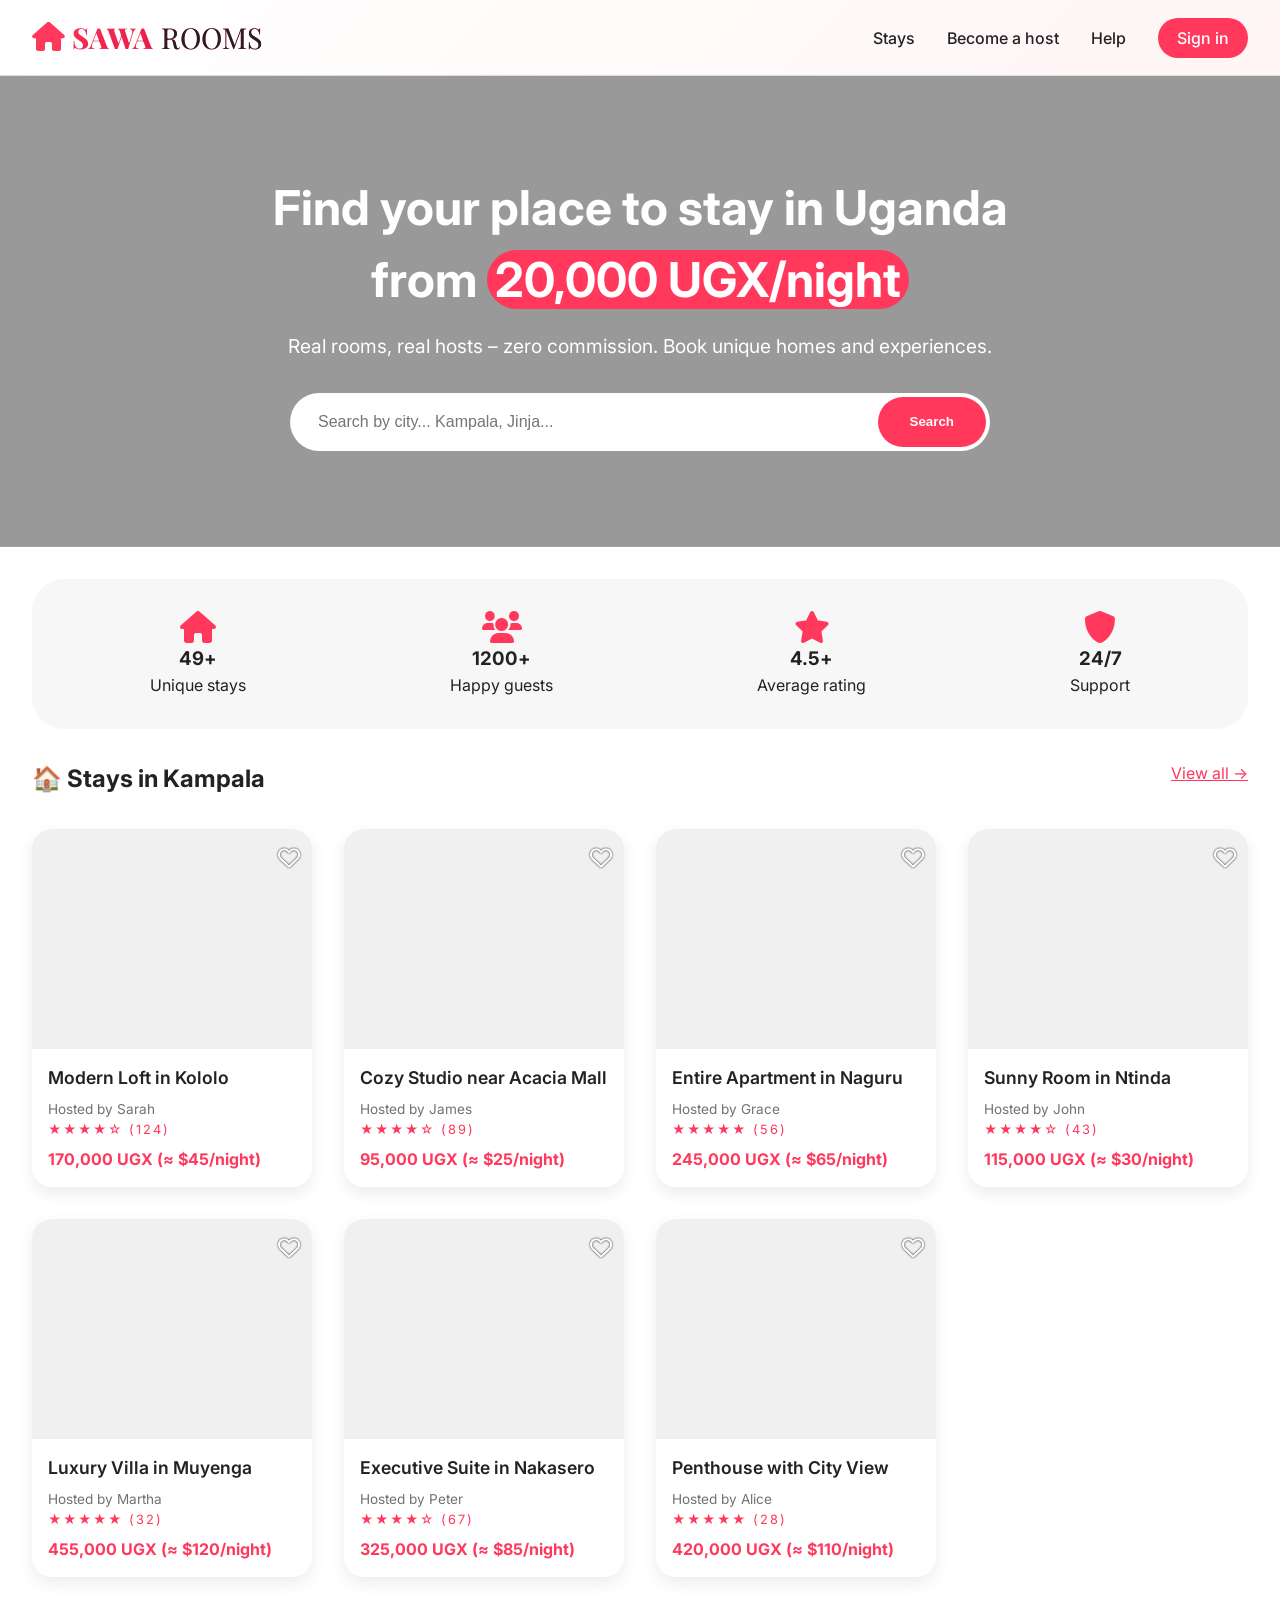
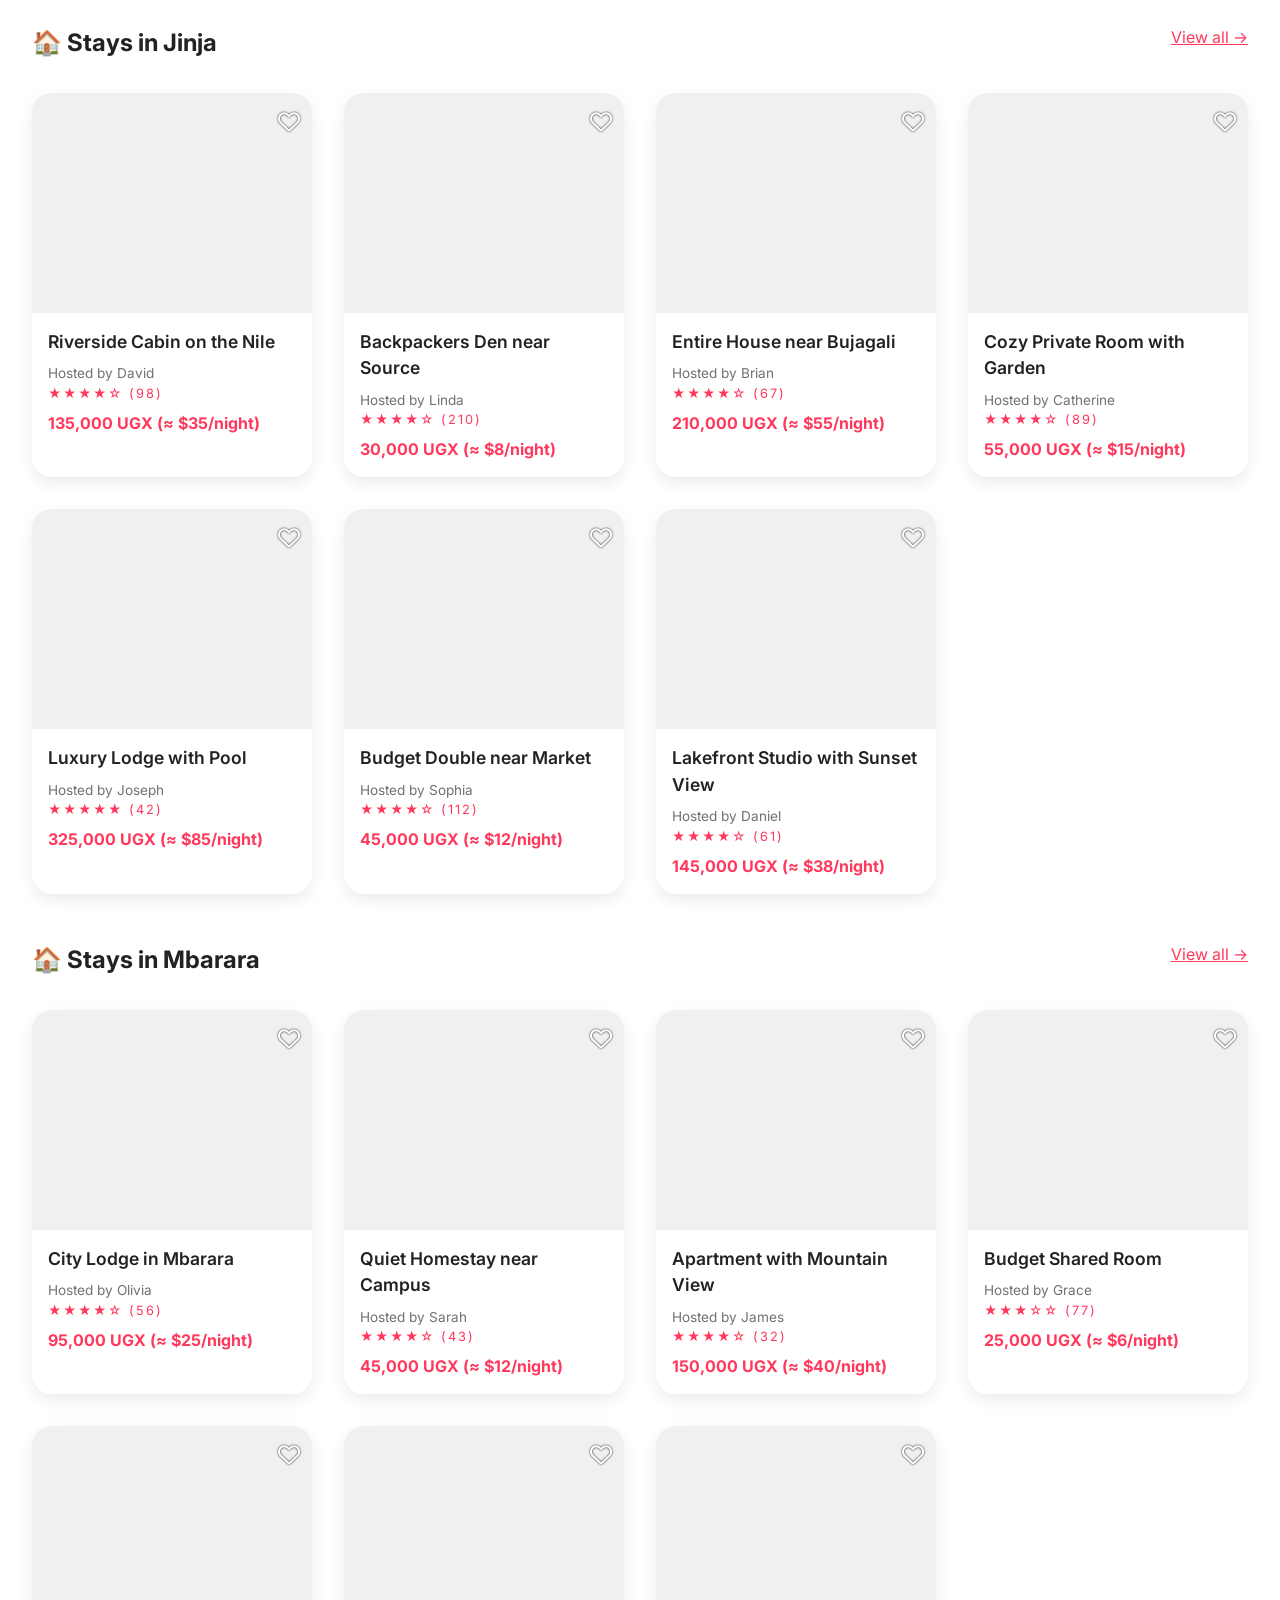
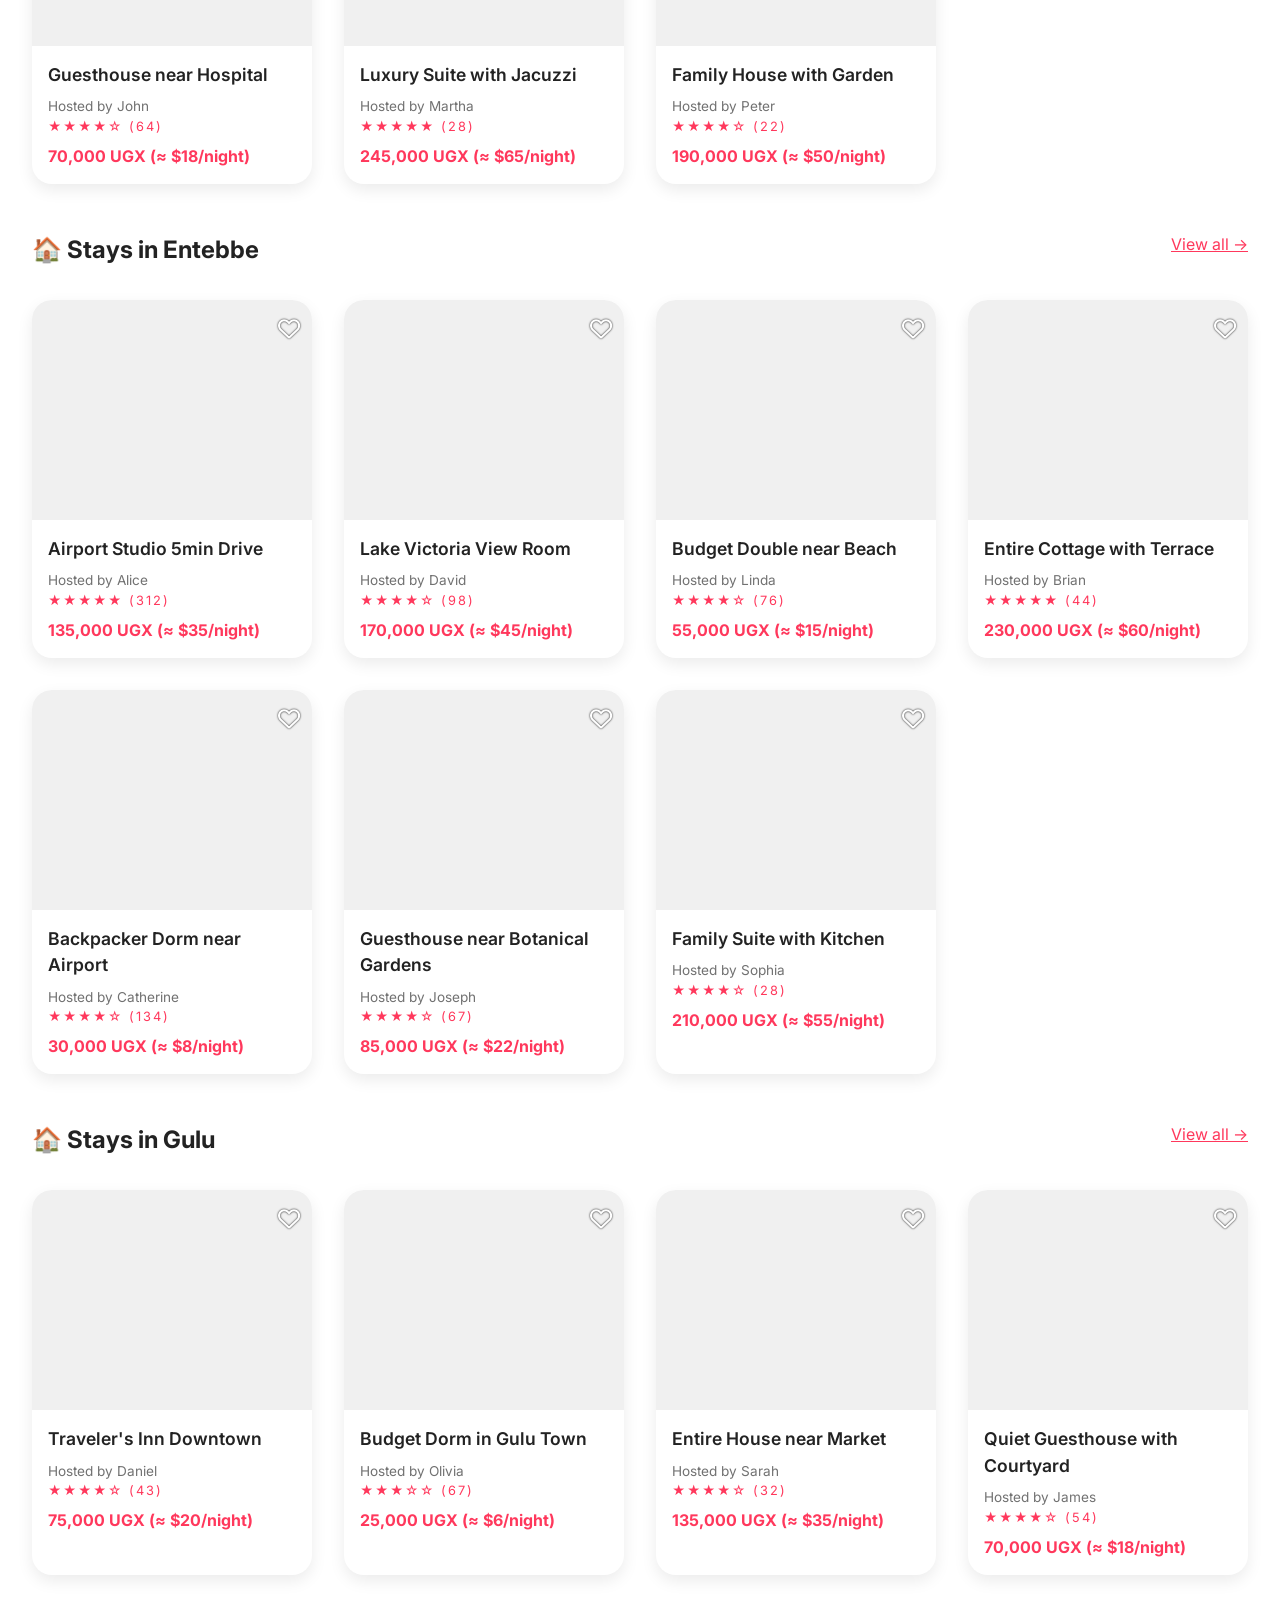
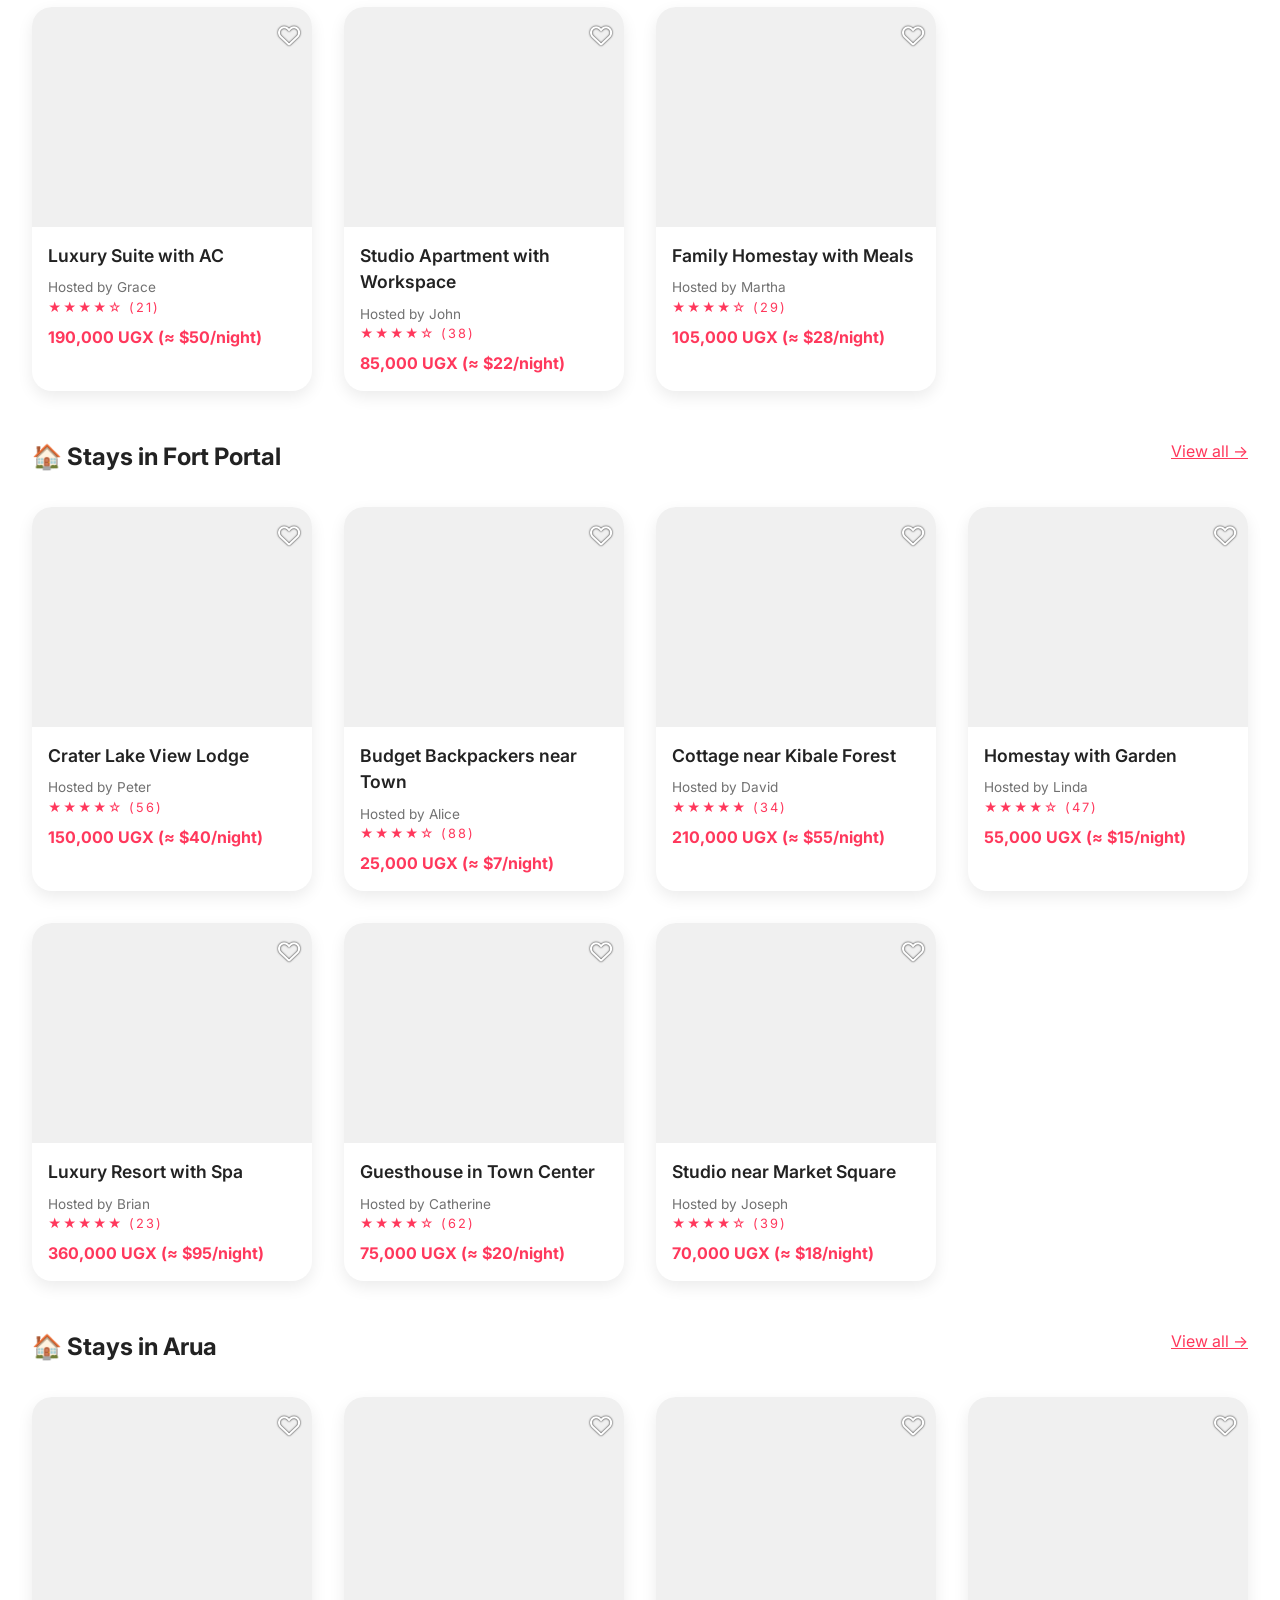
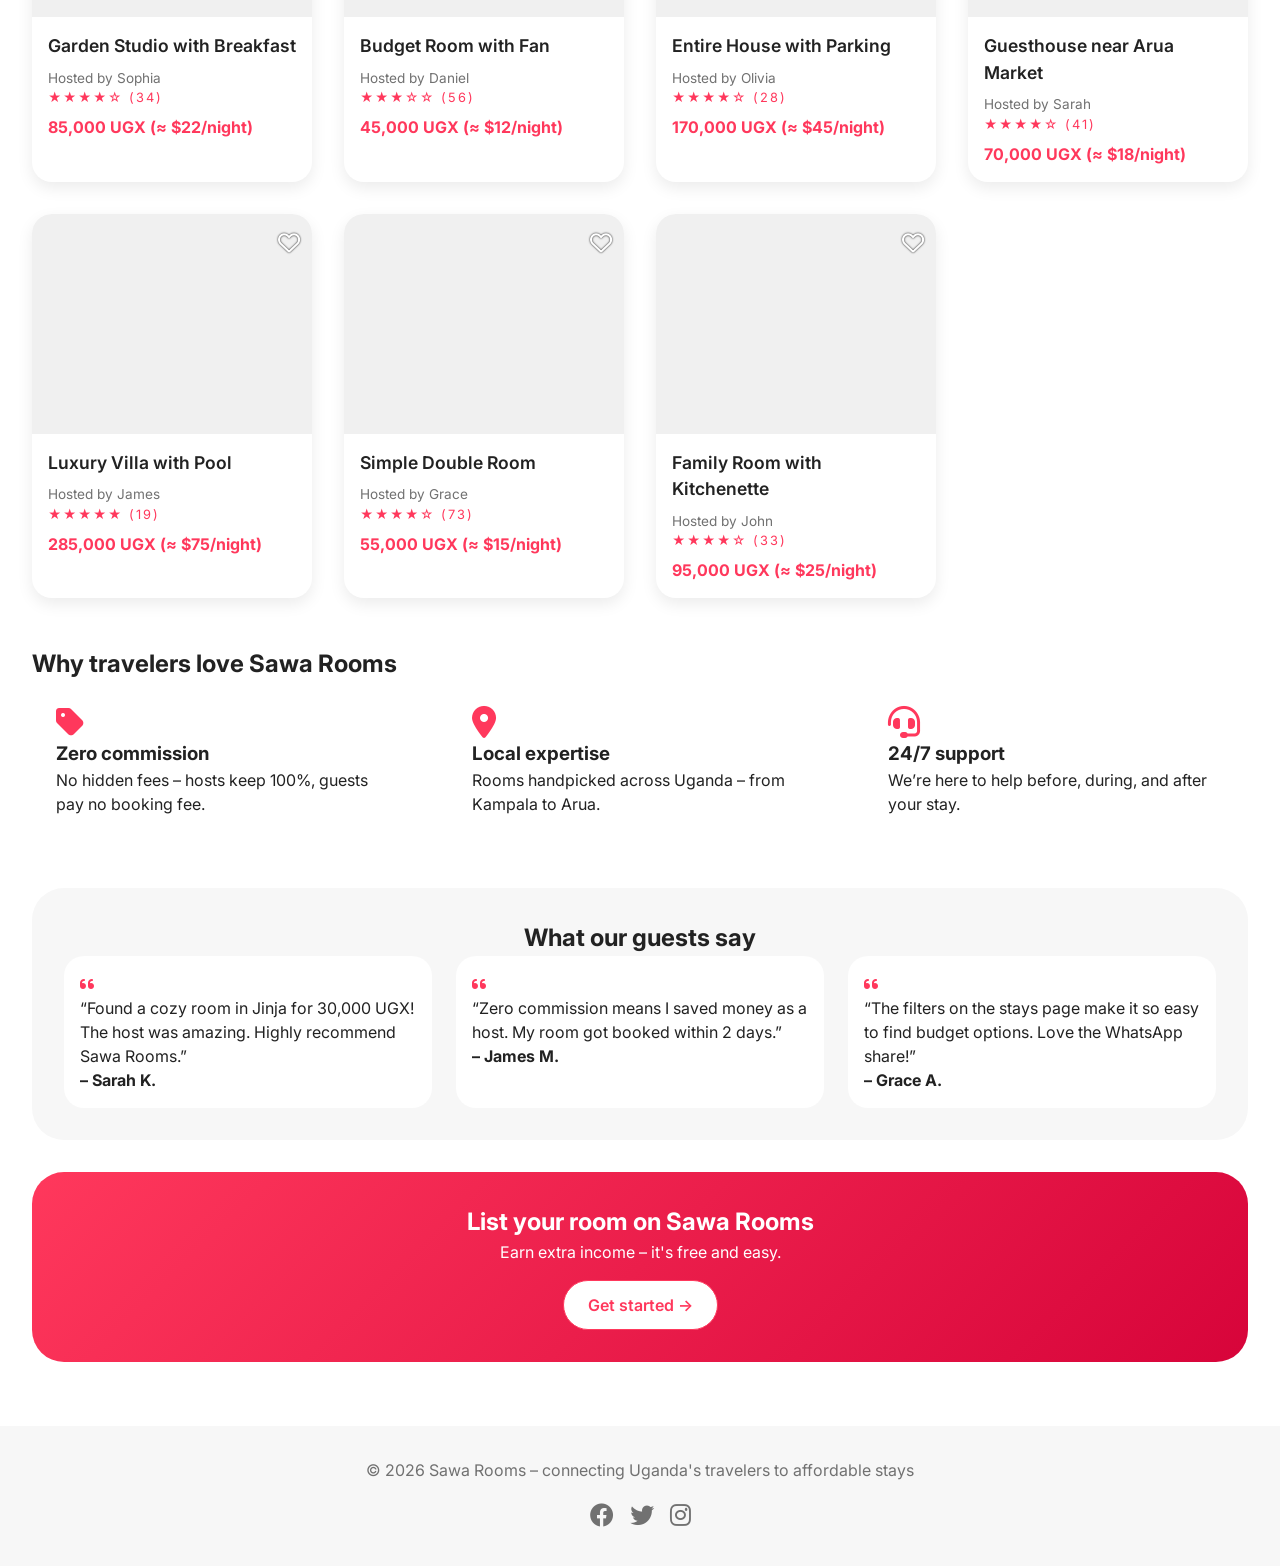
==== commit 25a8fb8e: "Add UGX prices, lightbox, back-to-top button" ====
--- a/index.html
+++ b/index.html
@@ -8,7 +8,7 @@
     <link href="https://fonts.googleapis.com/css2?family=Inter:opsz,wght@300..700&family=Playfair+Display:wght@400;700;800&display=swap" rel="stylesheet">
     <link rel="stylesheet" href="https://cdnjs.cloudflare.com/ajax/libs/font-awesome/6.0.0-beta3/css/all.min.css">
     <style>
-        .room-img { background-size: cover; background-position: center; background-color: #f0f0f0; }
+        .room-img { background-size: cover; background-position: center; background-color: #f0f0f0; cursor: pointer; }
     </style>
 </head>
 <body>
@@ -27,7 +27,7 @@
 
 <header class="hero-image">
     <div class="hero-content">
-        <h1>Find your place to stay in Uganda<br>from <span style="background: var(--primary); padding: 0 0.5rem; border-radius: 40px;">$5/night</span></h1>
+        <h1>Find your place to stay in Uganda<br>from <span style="background: var(--primary); padding: 0 0.5rem; border-radius: 40px;">20,000 UGX/night</span></h1>
         <p>Real rooms, real hosts – zero commission. Book unique homes and experiences.</p>
         <div class="search-banner">
             <input type="text" id="heroSearch" placeholder="Search by city... Kampala, Jinja...">
@@ -37,96 +37,96 @@
 </header>
 
 <main class="container">
-    <!-- Stats bar (static numbers) -->
+    <!-- Stats bar with dynamic counters -->
     <section style="background: var(--light-gray); border-radius: 32px; padding: 2rem; margin: 2rem 0; text-align: center;">
         <div style="display: flex; justify-content: space-around; flex-wrap: wrap; gap: 2rem;">
-            <div><i class="fas fa-home" style="font-size: 2rem; color: var(--primary);"></i><h3>49+</h3><p>Unique stays</p></div>
-            <div><i class="fas fa-users" style="font-size: 2rem; color: var(--primary);"></i><h3>1,200+</h3><p>Happy guests</p></div>
-            <div><i class="fas fa-star" style="font-size: 2rem; color: var(--primary);"></i><h3>4.5+</h3><p>Average rating</p></div>
-            <div><i class="fas fa-shield-alt" style="font-size: 2rem; color: var(--primary);"></i><h3>24/7</h3><p>Support</p></div>
+            <div><i class="fas fa-home" style="font-size: 2rem; color: var(--primary);"></i><h3><span class="stat-number" data-target="49">0</span>+</h3><p>Unique stays</p></div>
+            <div><i class="fas fa-users" style="font-size: 2rem; color: var(--primary);"></i><h3><span class="stat-number" data-target="1200">0</span>+</h3><p>Happy guests</p></div>
+            <div><i class="fas fa-star" style="font-size: 2rem; color: var(--primary);"></i><h3><span class="stat-number" data-target="4.5" data-decimal="true">0</span>+</h3><p>Average rating</p></div>
+            <div><i class="fas fa-shield-alt" style="font-size: 2rem; color: var(--primary);"></i><h3><span class="stat-number" data-target="24">0</span>/7</h3><p>Support</p></div>
         </div>
     </section>
 
     <!-- Kampala -->
     <section style="margin-bottom: 3rem;"><div style="display: flex; justify-content: space-between;"><h2>🏠 Stays in Kampala</h2><a href="stays.html" style="color: var(--primary);">View all →</a></div><div class="rooms-grid">
-        <div class="room-card"><div class="room-img" style="background-image: url('https://images.unsplash.com/photo-1522708323590-d24dbb6b0267?w=400&h=300&fit=crop');" onerror="this.style.backgroundImage='url(https://placehold.co/400x300/e0e0e0/666?text=Room+Image)'"></div><div class="wishlist-icon"><i class="far fa-heart"></i></div><div class="room-info"><div class="room-title">Modern Loft in Kololo</div><div class="host-info">Hosted by Sarah</div><div class="review-stars">★★★★☆ (124)</div><div class="room-price">$45/night</div></div></div>
-        <div class="room-card"><div class="room-img" style="background-image: url('https://images.unsplash.com/photo-1560185893-a55cbc8c57e8?w=400&h=300&fit=crop');" onerror="this.style.backgroundImage='url(https://placehold.co/400x300/e0e0e0/666?text=Room+Image)'"></div><div class="wishlist-icon"><i class="far fa-heart"></i></div><div class="room-info"><div class="room-title">Cozy Studio near Acacia Mall</div><div class="host-info">Hosted by James</div><div class="review-stars">★★★★☆ (89)</div><div class="room-price">$25/night</div></div></div>
-        <div class="room-card"><div class="room-img" style="background-image: url('https://images.unsplash.com/photo-1582719478250-c89cae4dc85b?w=400&h=300&fit=crop');" onerror="this.style.backgroundImage='url(https://placehold.co/400x300/e0e0e0/666?text=Room+Image)'"></div><div class="wishlist-icon"><i class="far fa-heart"></i></div><div class="room-info"><div class="room-title">Entire Apartment in Naguru</div><div class="host-info">Hosted by Grace</div><div class="review-stars">★★★★★ (56)</div><div class="room-price">$65/night</div></div></div>
-        <div class="room-card"><div class="room-img" style="background-image: url('https://plus.unsplash.com/premium_photo-1676823553207-758c7a66e9bb?q=80&w=1170&auto=format&fit=crop&ixlib=rb-4.1.0&ixid=M3wxMjA3fDB8MHxwaG90by1wYWdlfHx8fGVufDB8fHx8fA%3D%3D');" onerror="this.style.backgroundImage='url(https://placehold.co/400x300/e0e0e0/666?text=Room+Image)'"></div><div class="wishlist-icon"><i class="far fa-heart"></i></div><div class="room-info"><div class="room-title">Sunny Room in Ntinda</div><div class="host-info">Hosted by John</div><div class="review-stars">★★★★☆ (43)</div><div class="room-price">$30/night</div></div></div>
-        <div class="room-card"><div class="room-img" style="background-image: url('https://images.unsplash.com/photo-1564501049412-61c2a3083791?w=400&h=300&fit=crop');" onerror="this.style.backgroundImage='url(https://placehold.co/400x300/e0e0e0/666?text=Room+Image)'"></div><div class="wishlist-icon"><i class="far fa-heart"></i></div><div class="room-info"><div class="room-title">Luxury Villa in Muyenga</div><div class="host-info">Hosted by Martha</div><div class="review-stars">★★★★★ (32)</div><div class="room-price">$120/night</div></div></div>
-        <div class="room-card"><div class="room-img" style="background-image: url('https://images.unsplash.com/photo-1566665797739-1674de7a421a?w=400&h=300&fit=crop');" onerror="this.style.backgroundImage='url(https://placehold.co/400x300/e0e0e0/666?text=Room+Image)'"></div><div class="wishlist-icon"><i class="far fa-heart"></i></div><div class="room-info"><div class="room-title">Executive Suite in Nakasero</div><div class="host-info">Hosted by Peter</div><div class="review-stars">★★★★☆ (67)</div><div class="room-price">$85/night</div></div></div>
-        <div class="room-card"><div class="room-img" style="background-image: url('https://images.unsplash.com/photo-1542718610-a1d656d1884c?w=400&h=300&fit=crop');" onerror="this.style.backgroundImage='url(https://placehold.co/400x300/e0e0e0/666?text=Room+Image)'"></div><div class="wishlist-icon"><i class="far fa-heart"></i></div><div class="room-info"><div class="room-title">Penthouse with City View</div><div class="host-info">Hosted by Alice</div><div class="review-stars">★★★★★ (28)</div><div class="room-price">$110/night</div></div></div>
+        <div class="room-card"><div class="room-img" style="background-image: url('https://images.unsplash.com/photo-1522708323590-d24dbb6b0267?w=400&h=300&fit=crop');" onerror="this.style.backgroundImage='url(https://placehold.co/400x300/e0e0e0/666?text=Room+Image)'"></div><div class="wishlist-icon"><i class="far fa-heart"></i></div><div class="room-info"><div class="room-title">Modern Loft in Kololo</div><div class="host-info">Hosted by Sarah</div><div class="review-stars">★★★★☆ (124)</div><div class="room-price">170,000 UGX (≈ $45/night)</div></div></div>
+        <div class="room-card"><div class="room-img" style="background-image: url('https://images.unsplash.com/photo-1560185893-a55cbc8c57e8?w=400&h=300&fit=crop');" onerror="this.style.backgroundImage='url(https://placehold.co/400x300/e0e0e0/666?text=Room+Image)'"></div><div class="wishlist-icon"><i class="far fa-heart"></i></div><div class="room-info"><div class="room-title">Cozy Studio near Acacia Mall</div><div class="host-info">Hosted by James</div><div class="review-stars">★★★★☆ (89)</div><div class="room-price">95,000 UGX (≈ $25/night)</div></div></div>
+        <div class="room-card"><div class="room-img" style="background-image: url('https://images.unsplash.com/photo-1582719478250-c89cae4dc85b?w=400&h=300&fit=crop');" onerror="this.style.backgroundImage='url(https://placehold.co/400x300/e0e0e0/666?text=Room+Image)'"></div><div class="wishlist-icon"><i class="far fa-heart"></i></div><div class="room-info"><div class="room-title">Entire Apartment in Naguru</div><div class="host-info">Hosted by Grace</div><div class="review-stars">★★★★★ (56)</div><div class="room-price">245,000 UGX (≈ $65/night)</div></div></div>
+        <div class="room-card"><div class="room-img" style="background-image: url('https://plus.unsplash.com/premium_photo-1676823553207-758c7a66e9bb?q=80&w=1170&auto=format&fit=crop&ixlib=rb-4.1.0&ixid=M3wxMjA3fDB8MHxwaG90by1wYWdlfHx8fGVufDB8fHx8fA%3D%3D');" onerror="this.style.backgroundImage='url(https://placehold.co/400x300/e0e0e0/666?text=Room+Image)'"></div><div class="wishlist-icon"><i class="far fa-heart"></i></div><div class="room-info"><div class="room-title">Sunny Room in Ntinda</div><div class="host-info">Hosted by John</div><div class="review-stars">★★★★☆ (43)</div><div class="room-price">115,000 UGX (≈ $30/night)</div></div></div>
+        <div class="room-card"><div class="room-img" style="background-image: url('https://images.unsplash.com/photo-1564501049412-61c2a3083791?w=400&h=300&fit=crop');" onerror="this.style.backgroundImage='url(https://placehold.co/400x300/e0e0e0/666?text=Room+Image)'"></div><div class="wishlist-icon"><i class="far fa-heart"></i></div><div class="room-info"><div class="room-title">Luxury Villa in Muyenga</div><div class="host-info">Hosted by Martha</div><div class="review-stars">★★★★★ (32)</div><div class="room-price">455,000 UGX (≈ $120/night)</div></div></div>
+        <div class="room-card"><div class="room-img" style="background-image: url('https://images.unsplash.com/photo-1566665797739-1674de7a421a?w=400&h=300&fit=crop');" onerror="this.style.backgroundImage='url(https://placehold.co/400x300/e0e0e0/666?text=Room+Image)'"></div><div class="wishlist-icon"><i class="far fa-heart"></i></div><div class="room-info"><div class="room-title">Executive Suite in Nakasero</div><div class="host-info">Hosted by Peter</div><div class="review-stars">★★★★☆ (67)</div><div class="room-price">325,000 UGX (≈ $85/night)</div></div></div>
+        <div class="room-card"><div class="room-img" style="background-image: url('https://images.unsplash.com/photo-1542718610-a1d656d1884c?w=400&h=300&fit=crop');" onerror="this.style.backgroundImage='url(https://placehold.co/400x300/e0e0e0/666?text=Room+Image)'"></div><div class="wishlist-icon"><i class="far fa-heart"></i></div><div class="room-info"><div class="room-title">Penthouse with City View</div><div class="host-info">Hosted by Alice</div><div class="review-stars">★★★★★ (28)</div><div class="room-price">420,000 UGX (≈ $110/night)</div></div></div>
     </div></section>
 
     <!-- Jinja -->
     <section style="margin-bottom: 3rem;"><div style="display: flex; justify-content: space-between;"><h2>🏠 Stays in Jinja</h2><a href="stays.html" style="color: var(--primary);">View all →</a></div><div class="rooms-grid">
-        <div class="room-card"><div class="room-img" style="background-image: url('https://images.unsplash.com/photo-1600585154340-be6161a56a0c?w=400&h=300&fit=crop');" onerror="this.style.backgroundImage='url(https://placehold.co/400x300/e0e0e0/666?text=Room+Image)'"></div><div class="wishlist-icon"><i class="far fa-heart"></i></div><div class="room-info"><div class="room-title">Riverside Cabin on the Nile</div><div class="host-info">Hosted by David</div><div class="review-stars">★★★★☆ (98)</div><div class="room-price">$35/night</div></div></div>
-        <div class="room-card"><div class="room-img" style="background-image: url('https://images.unsplash.com/photo-1578683010236-d716f9a3f461?w=400&h=300&fit=crop');" onerror="this.style.backgroundImage='url(https://placehold.co/400x300/e0e0e0/666?text=Room+Image)'"></div><div class="wishlist-icon"><i class="far fa-heart"></i></div><div class="room-info"><div class="room-title">Backpackers Den near Source</div><div class="host-info">Hosted by Linda</div><div class="review-stars">★★★★☆ (210)</div><div class="room-price">$8/night</div></div></div>
-        <div class="room-card"><div class="room-img" style="background-image: url('https://images.unsplash.com/photo-1596394516093-501ba68a0ba6?w=400&h=300&fit=crop');" onerror="this.style.backgroundImage='url(https://placehold.co/400x300/e0e0e0/666?text=Room+Image)'"></div><div class="wishlist-icon"><i class="far fa-heart"></i></div><div class="room-info"><div class="room-title">Entire House near Bujagali</div><div class="host-info">Hosted by Brian</div><div class="review-stars">★★★★☆ (67)</div><div class="room-price">$55/night</div></div></div>
-        <div class="room-card"><div class="room-img" style="background-image: url('https://images.unsplash.com/photo-1564078516393-cf04bd966897?q=80&w=687&auto=format&fit=crop&ixlib=rb-4.1.0&ixid=M3wxMjA3fDB8MHxwaG90by1wYWdlfHx8fGVufDB8fHx8fA%3D%3D');" onerror="this.style.backgroundImage='url(https://placehold.co/400x300/e0e0e0/666?text=Room+Image)'"></div><div class="wishlist-icon"><i class="far fa-heart"></i></div><div class="room-info"><div class="room-title">Cozy Private Room with Garden</div><div class="host-info">Hosted by Catherine</div><div class="review-stars">★★★★☆ (89)</div><div class="room-price">$15/night</div></div></div>
-        <div class="room-card"><div class="room-img" style="background-image: url('https://images.unsplash.com/photo-1616047006789-b7af5afb8c20?w=600&auto=format&fit=crop&q=60&ixlib=rb-4.1.0&ixid=M3wxMjA3fDB8MHxzZWFyY2h8OXx8cm9vbXxlbnwwfHwwfHx8MA%3D%3D');" onerror="this.style.backgroundImage='url(https://placehold.co/400x300/e0e0e0/666?text=Room+Image)'"></div><div class="wishlist-icon"><i class="far fa-heart"></i></div><div class="room-info"><div class="room-title">Luxury Lodge with Pool</div><div class="host-info">Hosted by Joseph</div><div class="review-stars">★★★★★ (42)</div><div class="room-price">$85/night</div></div></div>
-        <div class="room-card"><div class="room-img" style="background-image: url('https://images.unsplash.com/photo-1570129477492-45c003edd2be?w=400&h=300&fit=crop');" onerror="this.style.backgroundImage='url(https://placehold.co/400x300/e0e0e0/666?text=Room+Image)'"></div><div class="wishlist-icon"><i class="far fa-heart"></i></div><div class="room-info"><div class="room-title">Budget Double near Market</div><div class="host-info">Hosted by Sophia</div><div class="review-stars">★★★★☆ (112)</div><div class="room-price">$12/night</div></div></div>
-        <div class="room-card"><div class="room-img" style="background-image: url('https://images.unsplash.com/photo-1611892440504-42a792e24d32?w=400&h=300&fit=crop');" onerror="this.style.backgroundImage='url(https://placehold.co/400x300/e0e0e0/666?text=Room+Image)'"></div><div class="wishlist-icon"><i class="far fa-heart"></i></div><div class="room-info"><div class="room-title">Lakefront Studio with Sunset View</div><div class="host-info">Hosted by Daniel</div><div class="review-stars">★★★★☆ (61)</div><div class="room-price">$38/night</div></div></div>
+        <div class="room-card"><div class="room-img" style="background-image: url('https://images.unsplash.com/photo-1600585154340-be6161a56a0c?w=400&h=300&fit=crop');" onerror="this.style.backgroundImage='url(https://placehold.co/400x300/e0e0e0/666?text=Room+Image)'"></div><div class="wishlist-icon"><i class="far fa-heart"></i></div><div class="room-info"><div class="room-title">Riverside Cabin on the Nile</div><div class="host-info">Hosted by David</div><div class="review-stars">★★★★☆ (98)</div><div class="room-price">135,000 UGX (≈ $35/night)</div></div></div>
+        <div class="room-card"><div class="room-img" style="background-image: url('https://images.unsplash.com/photo-1578683010236-d716f9a3f461?w=400&h=300&fit=crop');" onerror="this.style.backgroundImage='url(https://placehold.co/400x300/e0e0e0/666?text=Room+Image)'"></div><div class="wishlist-icon"><i class="far fa-heart"></i></div><div class="room-info"><div class="room-title">Backpackers Den near Source</div><div class="host-info">Hosted by Linda</div><div class="review-stars">★★★★☆ (210)</div><div class="room-price">30,000 UGX (≈ $8/night)</div></div></div>
+        <div class="room-card"><div class="room-img" style="background-image: url('https://images.unsplash.com/photo-1596394516093-501ba68a0ba6?w=400&h=300&fit=crop');" onerror="this.style.backgroundImage='url(https://placehold.co/400x300/e0e0e0/666?text=Room+Image)'"></div><div class="wishlist-icon"><i class="far fa-heart"></i></div><div class="room-info"><div class="room-title">Entire House near Bujagali</div><div class="host-info">Hosted by Brian</div><div class="review-stars">★★★★☆ (67)</div><div class="room-price">210,000 UGX (≈ $55/night)</div></div></div>
+        <div class="room-card"><div class="room-img" style="background-image: url('https://images.unsplash.com/photo-1564078516393-cf04bd966897?q=80&w=687&auto=format&fit=crop&ixlib=rb-4.1.0&ixid=M3wxMjA3fDB8MHxwaG90by1wYWdlfHx8fGVufDB8fHx8fA%3D%3D');" onerror="this.style.backgroundImage='url(https://placehold.co/400x300/e0e0e0/666?text=Room+Image)'"></div><div class="wishlist-icon"><i class="far fa-heart"></i></div><div class="room-info"><div class="room-title">Cozy Private Room with Garden</div><div class="host-info">Hosted by Catherine</div><div class="review-stars">★★★★☆ (89)</div><div class="room-price">55,000 UGX (≈ $15/night)</div></div></div>
+        <div class="room-card"><div class="room-img" style="background-image: url('https://images.unsplash.com/photo-1616047006789-b7af5afb8c20?w=600&auto=format&fit=crop&q=60&ixlib=rb-4.1.0&ixid=M3wxMjA3fDB8MHxzZWFyY2h8OXx8cm9vbXxlbnwwfHwwfHx8MA%3D%3D');" onerror="this.style.backgroundImage='url(https://placehold.co/400x300/e0e0e0/666?text=Room+Image)'"></div><div class="wishlist-icon"><i class="far fa-heart"></i></div><div class="room-info"><div class="room-title">Luxury Lodge with Pool</div><div class="host-info">Hosted by Joseph</div><div class="review-stars">★★★★★ (42)</div><div class="room-price">325,000 UGX (≈ $85/night)</div></div></div>
+        <div class="room-card"><div class="room-img" style="background-image: url('https://images.unsplash.com/photo-1570129477492-45c003edd2be?w=400&h=300&fit=crop');" onerror="this.style.backgroundImage='url(https://placehold.co/400x300/e0e0e0/666?text=Room+Image)'"></div><div class="wishlist-icon"><i class="far fa-heart"></i></div><div class="room-info"><div class="room-title">Budget Double near Market</div><div class="host-info">Hosted by Sophia</div><div class="review-stars">★★★★☆ (112)</div><div class="room-price">45,000 UGX (≈ $12/night)</div></div></div>
+        <div class="room-card"><div class="room-img" style="background-image: url('https://images.unsplash.com/photo-1611892440504-42a792e24d32?w=400&h=300&fit=crop');" onerror="this.style.backgroundImage='url(https://placehold.co/400x300/e0e0e0/666?text=Room+Image)'"></div><div class="wishlist-icon"><i class="far fa-heart"></i></div><div class="room-info"><div class="room-title">Lakefront Studio with Sunset View</div><div class="host-info">Hosted by Daniel</div><div class="review-stars">★★★★☆ (61)</div><div class="room-price">145,000 UGX (≈ $38/night)</div></div></div>
     </div></section>
 
     <!-- Mbarara -->
     <section style="margin-bottom: 3rem;"><div style="display: flex; justify-content: space-between;"><h2>🏠 Stays in Mbarara</h2><a href="stays.html" style="color: var(--primary);">View all →</a></div><div class="rooms-grid">
-        <div class="room-card"><div class="room-img" style="background-image: url('https://images.unsplash.com/photo-1522771739844-6a9f6d5f14af?w=400&h=300&fit=crop');" onerror="this.style.backgroundImage='url(https://placehold.co/400x300/e0e0e0/666?text=Room+Image)'"></div><div class="wishlist-icon"><i class="far fa-heart"></i></div><div class="room-info"><div class="room-title">City Lodge in Mbarara</div><div class="host-info">Hosted by Olivia</div><div class="review-stars">★★★★☆ (56)</div><div class="room-price">$25/night</div></div></div>
-        <div class="room-card"><div class="room-img" style="background-image: url('https://images.unsplash.com/photo-1582719478250-c89cae4dc85b?w=400&h=300&fit=crop');" onerror="this.style.backgroundImage='url(https://placehold.co/400x300/e0e0e0/666?text=Room+Image)'"></div><div class="wishlist-icon"><i class="far fa-heart"></i></div><div class="room-info"><div class="room-title">Quiet Homestay near Campus</div><div class="host-info">Hosted by Sarah</div><div class="review-stars">★★★★☆ (43)</div><div class="room-price">$12/night</div></div></div>
-        <div class="room-card"><div class="room-img" style="background-image: url('https://images.unsplash.com/photo-1564501049412-61c2a3083791?w=400&h=300&fit=crop');" onerror="this.style.backgroundImage='url(https://placehold.co/400x300/e0e0e0/666?text=Room+Image)'"></div><div class="wishlist-icon"><i class="far fa-heart"></i></div><div class="room-info"><div class="room-title">Apartment with Mountain View</div><div class="host-info">Hosted by James</div><div class="review-stars">★★★★☆ (32)</div><div class="room-price">$40/night</div></div></div>
-        <div class="room-card"><div class="room-img" style="background-image: url('https://plus.unsplash.com/premium_photo-1676968002767-1f6a09891350?q=80&w=687&auto=format&fit=crop&ixlib=rb-4.1.0&ixid=M3wxMjA3fDB8MHxwaG90by1wYWdlfHx8fGVufDB8fHx8fA%3D%3D');" onerror="this.style.backgroundImage='url(https://placehold.co/400x300/e0e0e0/666?text=Room+Image)'"></div><div class="wishlist-icon"><i class="far fa-heart"></i></div><div class="room-info"><div class="room-title">Budget Shared Room</div><div class="host-info">Hosted by Grace</div><div class="review-stars">★★★☆☆ (77)</div><div class="room-price">$6/night</div></div></div>
-        <div class="room-card"><div class="room-img" style="background-image: url('https://images.unsplash.com/photo-1566665797739-1674de7a421a?w=400&h=300&fit=crop');" onerror="this.style.backgroundImage='url(https://placehold.co/400x300/e0e0e0/666?text=Room+Image)'"></div><div class="wishlist-icon"><i class="far fa-heart"></i></div><div class="room-info"><div class="room-title">Guesthouse near Hospital</div><div class="host-info">Hosted by John</div><div class="review-stars">★★★★☆ (64)</div><div class="room-price">$18/night</div></div></div>
-        <div class="room-card"><div class="room-img" style="background-image: url('https://images.unsplash.com/photo-1564078516393-cf04bd966897?w=600&auto=format&fit=crop&q=60&ixlib=rb-4.1.0&ixid=M3wxMjA3fDB8MHxzZWFyY2h8N3x8cm9vbXxlbnwwfHwwfHx8MA%3D%3D');" onerror="this.style.backgroundImage='url(https://placehold.co/400x300/e0e0e0/666?text=Room+Image)'"></div><div class="wishlist-icon"><i class="far fa-heart"></i></div><div class="room-info"><div class="room-title">Luxury Suite with Jacuzzi</div><div class="host-info">Hosted by Martha</div><div class="review-stars">★★★★★ (28)</div><div class="room-price">$65/night</div></div></div>
-        <div class="room-card"><div class="room-img" style="background-image: url('https://images.unsplash.com/photo-1578683010236-d716f9a3f461?w=400&h=300&fit=crop');" onerror="this.style.backgroundImage='url(https://placehold.co/400x300/e0e0e0/666?text=Room+Image)'"></div><div class="wishlist-icon"><i class="far fa-heart"></i></div><div class="room-info"><div class="room-title">Family House with Garden</div><div class="host-info">Hosted by Peter</div><div class="review-stars">★★★★☆ (22)</div><div class="room-price">$50/night</div></div></div>
+        <div class="room-card"><div class="room-img" style="background-image: url('https://images.unsplash.com/photo-1522771739844-6a9f6d5f14af?w=400&h=300&fit=crop');" onerror="this.style.backgroundImage='url(https://placehold.co/400x300/e0e0e0/666?text=Room+Image)'"></div><div class="wishlist-icon"><i class="far fa-heart"></i></div><div class="room-info"><div class="room-title">City Lodge in Mbarara</div><div class="host-info">Hosted by Olivia</div><div class="review-stars">★★★★☆ (56)</div><div class="room-price">95,000 UGX (≈ $25/night)</div></div></div>
+        <div class="room-card"><div class="room-img" style="background-image: url('https://images.unsplash.com/photo-1582719478250-c89cae4dc85b?w=400&h=300&fit=crop');" onerror="this.style.backgroundImage='url(https://placehold.co/400x300/e0e0e0/666?text=Room+Image)'"></div><div class="wishlist-icon"><i class="far fa-heart"></i></div><div class="room-info"><div class="room-title">Quiet Homestay near Campus</div><div class="host-info">Hosted by Sarah</div><div class="review-stars">★★★★☆ (43)</div><div class="room-price">45,000 UGX (≈ $12/night)</div></div></div>
+        <div class="room-card"><div class="room-img" style="background-image: url('https://images.unsplash.com/photo-1564501049412-61c2a3083791?w=400&h=300&fit=crop');" onerror="this.style.backgroundImage='url(https://placehold.co/400x300/e0e0e0/666?text=Room+Image)'"></div><div class="wishlist-icon"><i class="far fa-heart"></i></div><div class="room-info"><div class="room-title">Apartment with Mountain View</div><div class="host-info">Hosted by James</div><div class="review-stars">★★★★☆ (32)</div><div class="room-price">150,000 UGX (≈ $40/night)</div></div></div>
+        <div class="room-card"><div class="room-img" style="background-image: url('https://plus.unsplash.com/premium_photo-1676968002767-1f6a09891350?q=80&w=687&auto=format&fit=crop&ixlib=rb-4.1.0&ixid=M3wxMjA3fDB8MHxwaG90by1wYWdlfHx8fGVufDB8fHx8fA%3D%3D');" onerror="this.style.backgroundImage='url(https://placehold.co/400x300/e0e0e0/666?text=Room+Image)'"></div><div class="wishlist-icon"><i class="far fa-heart"></i></div><div class="room-info"><div class="room-title">Budget Shared Room</div><div class="host-info">Hosted by Grace</div><div class="review-stars">★★★☆☆ (77)</div><div class="room-price">25,000 UGX (≈ $6/night)</div></div></div>
+        <div class="room-card"><div class="room-img" style="background-image: url('https://images.unsplash.com/photo-1566665797739-1674de7a421a?w=400&h=300&fit=crop');" onerror="this.style.backgroundImage='url(https://placehold.co/400x300/e0e0e0/666?text=Room+Image)'"></div><div class="wishlist-icon"><i class="far fa-heart"></i></div><div class="room-info"><div class="room-title">Guesthouse near Hospital</div><div class="host-info">Hosted by John</div><div class="review-stars">★★★★☆ (64)</div><div class="room-price">70,000 UGX (≈ $18/night)</div></div></div>
+        <div class="room-card"><div class="room-img" style="background-image: url('https://images.unsplash.com/photo-1564078516393-cf04bd966897?w=600&auto=format&fit=crop&q=60&ixlib=rb-4.1.0&ixid=M3wxMjA3fDB8MHxzZWFyY2h8N3x8cm9vbXxlbnwwfHwwfHx8MA%3D%3D');" onerror="this.style.backgroundImage='url(https://placehold.co/400x300/e0e0e0/666?text=Room+Image)'"></div><div class="wishlist-icon"><i class="far fa-heart"></i></div><div class="room-info"><div class="room-title">Luxury Suite with Jacuzzi</div><div class="host-info">Hosted by Martha</div><div class="review-stars">★★★★★ (28)</div><div class="room-price">245,000 UGX (≈ $65/night)</div></div></div>
+        <div class="room-card"><div class="room-img" style="background-image: url('https://images.unsplash.com/photo-1578683010236-d716f9a3f461?w=400&h=300&fit=crop');" onerror="this.style.backgroundImage='url(https://placehold.co/400x300/e0e0e0/666?text=Room+Image)'"></div><div class="wishlist-icon"><i class="far fa-heart"></i></div><div class="room-info"><div class="room-title">Family House with Garden</div><div class="host-info">Hosted by Peter</div><div class="review-stars">★★★★☆ (22)</div><div class="room-price">190,000 UGX (≈ $50/night)</div></div></div>
     </div></section>
 
     <!-- Entebbe -->
     <section style="margin-bottom: 3rem;"><div style="display: flex; justify-content: space-between;"><h2>🏠 Stays in Entebbe</h2><a href="stays.html" style="color: var(--primary);">View all →</a></div><div class="rooms-grid">
-        <div class="room-card"><div class="room-img" style="background-image: url('https://images.unsplash.com/photo-1582719478250-c89cae4dc85b?w=400&h=300&fit=crop');" onerror="this.style.backgroundImage='url(https://placehold.co/400x300/e0e0e0/666?text=Room+Image)'"></div><div class="wishlist-icon"><i class="far fa-heart"></i></div><div class="room-info"><div class="room-title">Airport Studio 5min Drive</div><div class="host-info">Hosted by Alice</div><div class="review-stars">★★★★★ (312)</div><div class="room-price">$35/night</div></div></div>
-        <div class="room-card"><div class="room-img" style="background-image: url('https://images.unsplash.com/photo-1564501049412-61c2a3083791?w=400&h=300&fit=crop');" onerror="this.style.backgroundImage='url(https://placehold.co/400x300/e0e0e0/666?text=Room+Image)'"></div><div class="wishlist-icon"><i class="far fa-heart"></i></div><div class="room-info"><div class="room-title">Lake Victoria View Room</div><div class="host-info">Hosted by David</div><div class="review-stars">★★★★☆ (98)</div><div class="room-price">$45/night</div></div></div>
-        <div class="room-card"><div class="room-img" style="background-image: url('https://images.unsplash.com/photo-1522708323590-d24dbb6b0267?w=400&h=300&fit=crop');" onerror="this.style.backgroundImage='url(https://placehold.co/400x300/e0e0e0/666?text=Room+Image)'"></div><div class="wishlist-icon"><i class="far fa-heart"></i></div><div class="room-info"><div class="room-title">Budget Double near Beach</div><div class="host-info">Hosted by Linda</div><div class="review-stars">★★★★☆ (76)</div><div class="room-price">$15/night</div></div></div>
-        <div class="room-card"><div class="room-img" style="background-image: url('https://images.unsplash.com/photo-1600585154340-be6161a56a0c?w=400&h=300&fit=crop');" onerror="this.style.backgroundImage='url(https://placehold.co/400x300/e0e0e0/666?text=Room+Image)'"></div><div class="wishlist-icon"><i class="far fa-heart"></i></div><div class="room-info"><div class="room-title">Entire Cottage with Terrace</div><div class="host-info">Hosted by Brian</div><div class="review-stars">★★★★★ (44)</div><div class="room-price">$60/night</div></div></div>
-        <div class="room-card"><div class="room-img" style="background-image: url('https://images.unsplash.com/photo-1631679706909-1844bbd07221?w=600&auto=format&fit=crop&q=60&ixlib=rb-4.1.0&ixid=M3wxMjA3fDB8MHxzZWFyY2h8MTF8fHJvb218ZW58MHx8MHx8fDA%3D');" onerror="this.style.backgroundImage='url(https://placehold.co/400x300/e0e0e0/666?text=Room+Image)'"></div><div class="wishlist-icon"><i class="far fa-heart"></i></div><div class="room-info"><div class="room-title">Backpacker Dorm near Airport</div><div class="host-info">Hosted by Catherine</div><div class="review-stars">★★★★☆ (134)</div><div class="room-price">$8/night</div></div></div>
-        <div class="room-card"><div class="room-img" style="background-image: url('https://plus.unsplash.com/premium_photo-1686090448517-2f692cc45187?w=600&auto=format&fit=crop&q=60&ixlib=rb-4.1.0&ixid=M3wxMjA3fDB8MHxzZWFyY2h8MXx8bG9kZ2V8ZW58MHx8MHx8fDA%3D');" onerror="this.style.backgroundImage='url(https://placehold.co/400x300/e0e0e0/666?text=Room+Image)'"></div><div class="wishlist-icon"><i class="far fa-heart"></i></div><div class="room-info"><div class="room-title">Guesthouse near Botanical Gardens</div><div class="host-info">Hosted by Joseph</div><div class="review-stars">★★★★☆ (67)</div><div class="room-price">$22/night</div></div></div>
-        <div class="room-card"><div class="room-img" style="background-image: url('https://images.unsplash.com/photo-1607712617949-8c993d290809?w=600&auto=format&fit=crop&q=60&ixlib=rb-4.1.0&ixid=M3wxMjA3fDB8MHxzZWFyY2h8MTR8fGxvZGdlfGVufDB8fDB8fHww');" onerror="this.style.backgroundImage='url(https://placehold.co/400x300/e0e0e0/666?text=Room+Image)'"></div><div class="wishlist-icon"><i class="far fa-heart"></i></div><div class="room-info"><div class="room-title">Family Suite with Kitchen</div><div class="host-info">Hosted by Sophia</div><div class="review-stars">★★★★☆ (28)</div><div class="room-price">$55/night</div></div></div>
+        <div class="room-card"><div class="room-img" style="background-image: url('https://images.unsplash.com/photo-1582719478250-c89cae4dc85b?w=400&h=300&fit=crop');" onerror="this.style.backgroundImage='url(https://placehold.co/400x300/e0e0e0/666?text=Room+Image)'"></div><div class="wishlist-icon"><i class="far fa-heart"></i></div><div class="room-info"><div class="room-title">Airport Studio 5min Drive</div><div class="host-info">Hosted by Alice</div><div class="review-stars">★★★★★ (312)</div><div class="room-price">135,000 UGX (≈ $35/night)</div></div></div>
+        <div class="room-card"><div class="room-img" style="background-image: url('https://images.unsplash.com/photo-1564501049412-61c2a3083791?w=400&h=300&fit=crop');" onerror="this.style.backgroundImage='url(https://placehold.co/400x300/e0e0e0/666?text=Room+Image)'"></div><div class="wishlist-icon"><i class="far fa-heart"></i></div><div class="room-info"><div class="room-title">Lake Victoria View Room</div><div class="host-info">Hosted by David</div><div class="review-stars">★★★★☆ (98)</div><div class="room-price">170,000 UGX (≈ $45/night)</div></div></div>
+        <div class="room-card"><div class="room-img" style="background-image: url('https://images.unsplash.com/photo-1522708323590-d24dbb6b0267?w=400&h=300&fit=crop');" onerror="this.style.backgroundImage='url(https://placehold.co/400x300/e0e0e0/666?text=Room+Image)'"></div><div class="wishlist-icon"><i class="far fa-heart"></i></div><div class="room-info"><div class="room-title">Budget Double near Beach</div><div class="host-info">Hosted by Linda</div><div class="review-stars">★★★★☆ (76)</div><div class="room-price">55,000 UGX (≈ $15/night)</div></div></div>
+        <div class="room-card"><div class="room-img" style="background-image: url('https://images.unsplash.com/photo-1600585154340-be6161a56a0c?w=400&h=300&fit=crop');" onerror="this.style.backgroundImage='url(https://placehold.co/400x300/e0e0e0/666?text=Room+Image)'"></div><div class="wishlist-icon"><i class="far fa-heart"></i></div><div class="room-info"><div class="room-title">Entire Cottage with Terrace</div><div class="host-info">Hosted by Brian</div><div class="review-stars">★★★★★ (44)</div><div class="room-price">230,000 UGX (≈ $60/night)</div></div></div>
+        <div class="room-card"><div class="room-img" style="background-image: url('https://images.unsplash.com/photo-1631679706909-1844bbd07221?w=600&auto=format&fit=crop&q=60&ixlib=rb-4.1.0&ixid=M3wxMjA3fDB8MHxzZWFyY2h8MTF8fHJvb218ZW58MHx8MHx8fDA%3D');" onerror="this.style.backgroundImage='url(https://placehold.co/400x300/e0e0e0/666?text=Room+Image)'"></div><div class="wishlist-icon"><i class="far fa-heart"></i></div><div class="room-info"><div class="room-title">Backpacker Dorm near Airport</div><div class="host-info">Hosted by Catherine</div><div class="review-stars">★★★★☆ (134)</div><div class="room-price">30,000 UGX (≈ $8/night)</div></div></div>
+        <div class="room-card"><div class="room-img" style="background-image: url('https://plus.unsplash.com/premium_photo-1686090448517-2f692cc45187?w=600&auto=format&fit=crop&q=60&ixlib=rb-4.1.0&ixid=M3wxMjA3fDB8MHxzZWFyY2h8MXx8bG9kZ2V8ZW58MHx8MHx8fDA%3D');" onerror="this.style.backgroundImage='url(https://placehold.co/400x300/e0e0e0/666?text=Room+Image)'"></div><div class="wishlist-icon"><i class="far fa-heart"></i></div><div class="room-info"><div class="room-title">Guesthouse near Botanical Gardens</div><div class="host-info">Hosted by Joseph</div><div class="review-stars">★★★★☆ (67)</div><div class="room-price">85,000 UGX (≈ $22/night)</div></div></div>
+        <div class="room-card"><div class="room-img" style="background-image: url('https://images.unsplash.com/photo-1607712617949-8c993d290809?w=600&auto=format&fit=crop&q=60&ixlib=rb-4.1.0&ixid=M3wxMjA3fDB8MHxzZWFyY2h8MTR8fGxvZGdlfGVufDB8fDB8fHww');" onerror="this.style.backgroundImage='url(https://placehold.co/400x300/e0e0e0/666?text=Room+Image)'"></div><div class="wishlist-icon"><i class="far fa-heart"></i></div><div class="room-info"><div class="room-title">Family Suite with Kitchen</div><div class="host-info">Hosted by Sophia</div><div class="review-stars">★★★★☆ (28)</div><div class="room-price">210,000 UGX (≈ $55/night)</div></div></div>
     </div></section>
 
     <!-- Gulu -->
     <section style="margin-bottom: 3rem;"><div style="display: flex; justify-content: space-between;"><h2>🏠 Stays in Gulu</h2><a href="stays.html" style="color: var(--primary);">View all →</a></div><div class="rooms-grid">
-        <div class="room-card"><div class="room-img" style="background-image: url('https://images.unsplash.com/photo-1542718610-a1d656d1884c?w=400&h=300&fit=crop');" onerror="this.style.backgroundImage='url(https://placehold.co/400x300/e0e0e0/666?text=Room+Image)'"></div><div class="wishlist-icon"><i class="far fa-heart"></i></div><div class="room-info"><div class="room-title">Traveler's Inn Downtown</div><div class="host-info">Hosted by Daniel</div><div class="review-stars">★★★★☆ (43)</div><div class="room-price">$20/night</div></div></div>
-        <div class="room-card"><div class="room-img" style="background-image: url('https://plus.unsplash.com/premium_photo-1687710306899-10a3bfcacf9b?w=600&auto=format&fit=crop&q=60&ixlib=rb-4.1.0&ixid=M3wxMjA3fDB8MHxzZWFyY2h8MTN8fGNvdHRhZ2V8ZW58MHx8MHx8fDA%3D');" onerror="this.style.backgroundImage='url(https://placehold.co/400x300/e0e0e0/666?text=Room+Image)'"></div><div class="wishlist-icon"><i class="far fa-heart"></i></div><div class="room-info"><div class="room-title">Budget Dorm in Gulu Town</div><div class="host-info">Hosted by Olivia</div><div class="review-stars">★★★☆☆ (67)</div><div class="room-price">$6/night</div></div></div>
-        <div class="room-card"><div class="room-img" style="background-image: url('https://images.unsplash.com/photo-1600585154340-be6161a56a0c?w=400&h=300&fit=crop');" onerror="this.style.backgroundImage='url(https://placehold.co/400x300/e0e0e0/666?text=Room+Image)'"></div><div class="wishlist-icon"><i class="far fa-heart"></i></div><div class="room-info"><div class="room-title">Entire House near Market</div><div class="host-info">Hosted by Sarah</div><div class="review-stars">★★★★☆ (32)</div><div class="room-price">$35/night</div></div></div>
-        <div class="room-card"><div class="room-img" style="background-image: url('https://plus.unsplash.com/premium_photo-1666241368300-a1115df75b7c?w=600&auto=format&fit=crop&q=60&ixlib=rb-4.1.0&ixid=M3wxMjA3fDB8MHxzZWFyY2h8MTd8fGNvdHRhZ2V8ZW58MHx8MHx8fDA%3D');" onerror="this.style.backgroundImage='url(https://placehold.co/400x300/e0e0e0/666?text=Room+Image)'"></div><div class="wishlist-icon"><i class="far fa-heart"></i></div><div class="room-info"><div class="room-title">Quiet Guesthouse with Courtyard</div><div class="host-info">Hosted by James</div><div class="review-stars">★★★★☆ (54)</div><div class="room-price">$18/night</div></div></div>
-        <div class="room-card"><div class="room-img" style="background-image: url('https://images.unsplash.com/photo-1544984243-ec57ea16fe25?w=600&auto=format&fit=crop&q=60&ixlib=rb-4.1.0&ixid=M3wxMjA3fDB8MHxzZWFyY2h8MTR8fGFpcmJuYnxlbnwwfHwwfHx8MA%3D%3D');" onerror="this.style.backgroundImage='url(https://placehold.co/400x300/e0e0e0/666?text=Room+Image)'"></div><div class="wishlist-icon"><i class="far fa-heart"></i></div><div class="room-info"><div class="room-title">Luxury Suite with AC</div><div class="host-info">Hosted by Grace</div><div class="review-stars">★★★★☆ (21)</div><div class="room-price">$50/night</div></div></div>
-        <div class="room-card"><div class="room-img" style="background-image: url('https://images.unsplash.com/photo-1566665797739-1674de7a421a?w=400&h=300&fit=crop');" onerror="this.style.backgroundImage='url(https://placehold.co/400x300/e0e0e0/666?text=Room+Image)'"></div><div class="wishlist-icon"><i class="far fa-heart"></i></div><div class="room-info"><div class="room-title">Studio Apartment with Workspace</div><div class="host-info">Hosted by John</div><div class="review-stars">★★★★☆ (38)</div><div class="room-price">$22/night</div></div></div>
-        <div class="room-card"><div class="room-img" style="background-image: url('https://images.unsplash.com/photo-1578683010236-d716f9a3f461?w=400&h=300&fit=crop');" onerror="this.style.backgroundImage='url(https://placehold.co/400x300/e0e0e0/666?text=Room+Image)'"></div><div class="wishlist-icon"><i class="far fa-heart"></i></div><div class="room-info"><div class="room-title">Family Homestay with Meals</div><div class="host-info">Hosted by Martha</div><div class="review-stars">★★★★☆ (29)</div><div class="room-price">$28/night</div></div></div>
+        <div class="room-card"><div class="room-img" style="background-image: url('https://images.unsplash.com/photo-1542718610-a1d656d1884c?w=400&h=300&fit=crop');" onerror="this.style.backgroundImage='url(https://placehold.co/400x300/e0e0e0/666?text=Room+Image)'"></div><div class="wishlist-icon"><i class="far fa-heart"></i></div><div class="room-info"><div class="room-title">Traveler's Inn Downtown</div><div class="host-info">Hosted by Daniel</div><div class="review-stars">★★★★☆ (43)</div><div class="room-price">75,000 UGX (≈ $20/night)</div></div></div>
+        <div class="room-card"><div class="room-img" style="background-image: url('https://plus.unsplash.com/premium_photo-1687710306899-10a3bfcacf9b?w=600&auto=format&fit=crop&q=60&ixlib=rb-4.1.0&ixid=M3wxMjA3fDB8MHxzZWFyY2h8MTN8fGNvdHRhZ2V8ZW58MHx8MHx8fDA%3D');" onerror="this.style.backgroundImage='url(https://placehold.co/400x300/e0e0e0/666?text=Room+Image)'"></div><div class="wishlist-icon"><i class="far fa-heart"></i></div><div class="room-info"><div class="room-title">Budget Dorm in Gulu Town</div><div class="host-info">Hosted by Olivia</div><div class="review-stars">★★★☆☆ (67)</div><div class="room-price">25,000 UGX (≈ $6/night)</div></div></div>
+        <div class="room-card"><div class="room-img" style="background-image: url('https://images.unsplash.com/photo-1600585154340-be6161a56a0c?w=400&h=300&fit=crop');" onerror="this.style.backgroundImage='url(https://placehold.co/400x300/e0e0e0/666?text=Room+Image)'"></div><div class="wishlist-icon"><i class="far fa-heart"></i></div><div class="room-info"><div class="room-title">Entire House near Market</div><div class="host-info">Hosted by Sarah</div><div class="review-stars">★★★★☆ (32)</div><div class="room-price">135,000 UGX (≈ $35/night)</div></div></div>
+        <div class="room-card"><div class="room-img" style="background-image: url('https://plus.unsplash.com/premium_photo-1666241368300-a1115df75b7c?w=600&auto=format&fit=crop&q=60&ixlib=rb-4.1.0&ixid=M3wxMjA3fDB8MHxzZWFyY2h8MTd8fGNvdHRhZ2V8ZW58MHx8MHx8fDA%3D');" onerror="this.style.backgroundImage='url(https://placehold.co/400x300/e0e0e0/666?text=Room+Image)'"></div><div class="wishlist-icon"><i class="far fa-heart"></i></div><div class="room-info"><div class="room-title">Quiet Guesthouse with Courtyard</div><div class="host-info">Hosted by James</div><div class="review-stars">★★★★☆ (54)</div><div class="room-price">70,000 UGX (≈ $18/night)</div></div></div>
+        <div class="room-card"><div class="room-img" style="background-image: url('https://images.unsplash.com/photo-1544984243-ec57ea16fe25?w=600&auto=format&fit=crop&q=60&ixlib=rb-4.1.0&ixid=M3wxMjA3fDB8MHxzZWFyY2h8MTR8fGFpcmJuYnxlbnwwfHwwfHx8MA%3D%3D');" onerror="this.style.backgroundImage='url(https://placehold.co/400x300/e0e0e0/666?text=Room+Image)'"></div><div class="wishlist-icon"><i class="far fa-heart"></i></div><div class="room-info"><div class="room-title">Luxury Suite with AC</div><div class="host-info">Hosted by Grace</div><div class="review-stars">★★★★☆ (21)</div><div class="room-price">190,000 UGX (≈ $50/night)</div></div></div>
+        <div class="room-card"><div class="room-img" style="background-image: url('https://images.unsplash.com/photo-1566665797739-1674de7a421a?w=400&h=300&fit=crop');" onerror="this.style.backgroundImage='url(https://placehold.co/400x300/e0e0e0/666?text=Room+Image)'"></div><div class="wishlist-icon"><i class="far fa-heart"></i></div><div class="room-info"><div class="room-title">Studio Apartment with Workspace</div><div class="host-info">Hosted by John</div><div class="review-stars">★★★★☆ (38)</div><div class="room-price">85,000 UGX (≈ $22/night)</div></div></div>
+        <div class="room-card"><div class="room-img" style="background-image: url('https://images.unsplash.com/photo-1578683010236-d716f9a3f461?w=400&h=300&fit=crop');" onerror="this.style.backgroundImage='url(https://placehold.co/400x300/e0e0e0/666?text=Room+Image)'"></div><div class="wishlist-icon"><i class="far fa-heart"></i></div><div class="room-info"><div class="room-title">Family Homestay with Meals</div><div class="host-info">Hosted by Martha</div><div class="review-stars">★★★★☆ (29)</div><div class="room-price">105,000 UGX (≈ $28/night)</div></div></div>
     </div></section>
 
     <!-- Fort Portal -->
     <section style="margin-bottom: 3rem;"><div style="display: flex; justify-content: space-between;"><h2>🏠 Stays in Fort Portal</h2><a href="stays.html" style="color: var(--primary);">View all →</a></div><div class="rooms-grid">
-        <div class="room-card"><div class="room-img" style="background-image: url('https://images.unsplash.com/photo-1582719478250-c89cae4dc85b?w=400&h=300&fit=crop');" onerror="this.style.backgroundImage='url(https://placehold.co/400x300/e0e0e0/666?text=Room+Image)'"></div><div class="wishlist-icon"><i class="far fa-heart"></i></div><div class="room-info"><div class="room-title">Crater Lake View Lodge</div><div class="host-info">Hosted by Peter</div><div class="review-stars">★★★★☆ (56)</div><div class="room-price">$40/night</div></div></div>
-        <div class="room-card"><div class="room-img" style="background-image: url('https://plus.unsplash.com/premium_photo-1684508638760-72ad80c0055f?q=80&w=1171&auto=format&fit=crop&ixlib=rb-4.1.0&ixid=M3wxMjA3fDB8MHxwaG90by1wYWdlfHx8fGVufDB8fHx8fA%3D%3D');" onerror="this.style.backgroundImage='url(https://placehold.co/400x300/e0e0e0/666?text=Room+Image)'"></div><div class="wishlist-icon"><i class="far fa-heart"></i></div><div class="room-info"><div class="room-title">Budget Backpackers near Town</div><div class="host-info">Hosted by Alice</div><div class="review-stars">★★★★☆ (88)</div><div class="room-price">$7/night</div></div></div>
-        <div class="room-card"><div class="room-img" style="background-image: url('https://images.unsplash.com/photo-1600585154340-be6161a56a0c?w=400&h=300&fit=crop');" onerror="this.style.backgroundImage='url(https://placehold.co/400x300/e0e0e0/666?text=Room+Image)'"></div><div class="wishlist-icon"><i class="far fa-heart"></i></div><div class="room-info"><div class="room-title">Cottage near Kibale Forest</div><div class="host-info">Hosted by David</div><div class="review-stars">★★★★★ (34)</div><div class="room-price">$55/night</div></div></div>
-        <div class="room-card"><div class="room-img" style="background-image: url('https://images.unsplash.com/photo-1522708323590-d24dbb6b0267?w=400&h=300&fit=crop');" onerror="this.style.backgroundImage='url(https://placehold.co/400x300/e0e0e0/666?text=Room+Image)'"></div><div class="wishlist-icon"><i class="far fa-heart"></i></div><div class="room-info"><div class="room-title">Homestay with Garden</div><div class="host-info">Hosted by Linda</div><div class="review-stars">★★★★☆ (47)</div><div class="room-price">$15/night</div></div></div>
-        <div class="room-card"><div class="room-img" style="background-image: url('https://images.unsplash.com/photo-1684182309189-a1384f3d7d4c?w=600&auto=format&fit=crop&q=60&ixlib=rb-4.1.0&ixid=M3wxMjA3fDB8MHxzZWFyY2h8Nnx8YWlyYm5ifGVufDB8fDB8fHww');" onerror="this.style.backgroundImage='url(https://placehold.co/400x300/e0e0e0/666?text=Room+Image)'"></div><div class="wishlist-icon"><i class="far fa-heart"></i></div><div class="room-info"><div class="room-title">Luxury Resort with Spa</div><div class="host-info">Hosted by Brian</div><div class="review-stars">★★★★★ (23)</div><div class="room-price">$95/night</div></div></div>
-        <div class="room-card"><div class="room-img" style="background-image: url('https://images.unsplash.com/photo-1564501049412-61c2a3083791?w=400&h=300&fit=crop');" onerror="this.style.backgroundImage='url(https://placehold.co/400x300/e0e0e0/666?text=Room+Image)'"></div><div class="wishlist-icon"><i class="far fa-heart"></i></div><div class="room-info"><div class="room-title">Guesthouse in Town Center</div><div class="host-info">Hosted by Catherine</div><div class="review-stars">★★★★☆ (62)</div><div class="room-price">$20/night</div></div></div>
-        <div class="room-card"><div class="room-img" style="background-image: url('https://images.unsplash.com/photo-1697807646004-31ae73a1a625?w=600&auto=format&fit=crop&q=60&ixlib=rb-4.1.0&ixid=M3wxMjA3fDB8MHxzZWFyY2h8MTJ8fGFpcmJuYnxlbnwwfHwwfHx8MA%3D%3D');" onerror="this.style.backgroundImage='url(https://placehold.co/400x300/e0e0e0/666?text=Room+Image)'"></div><div class="wishlist-icon"><i class="far fa-heart"></i></div><div class="room-info"><div class="room-title">Studio near Market Square</div><div class="host-info">Hosted by Joseph</div><div class="review-stars">★★★★☆ (39)</div><div class="room-price">$18/night</div></div></div>
+        <div class="room-card"><div class="room-img" style="background-image: url('https://images.unsplash.com/photo-1582719478250-c89cae4dc85b?w=400&h=300&fit=crop');" onerror="this.style.backgroundImage='url(https://placehold.co/400x300/e0e0e0/666?text=Room+Image)'"></div><div class="wishlist-icon"><i class="far fa-heart"></i></div><div class="room-info"><div class="room-title">Crater Lake View Lodge</div><div class="host-info">Hosted by Peter</div><div class="review-stars">★★★★☆ (56)</div><div class="room-price">150,000 UGX (≈ $40/night)</div></div></div>
+        <div class="room-card"><div class="room-img" style="background-image: url('https://plus.unsplash.com/premium_photo-1684508638760-72ad80c0055f?q=80&w=1171&auto=format&fit=crop&ixlib=rb-4.1.0&ixid=M3wxMjA3fDB8MHxwaG90by1wYWdlfHx8fGVufDB8fHx8fA%3D%3D');" onerror="this.style.backgroundImage='url(https://placehold.co/400x300/e0e0e0/666?text=Room+Image)'"></div><div class="wishlist-icon"><i class="far fa-heart"></i></div><div class="room-info"><div class="room-title">Budget Backpackers near Town</div><div class="host-info">Hosted by Alice</div><div class="review-stars">★★★★☆ (88)</div><div class="room-price">25,000 UGX (≈ $7/night)</div></div></div>
+        <div class="room-card"><div class="room-img" style="background-image: url('https://images.unsplash.com/photo-1600585154340-be6161a56a0c?w=400&h=300&fit=crop');" onerror="this.style.backgroundImage='url(https://placehold.co/400x300/e0e0e0/666?text=Room+Image)'"></div><div class="wishlist-icon"><i class="far fa-heart"></i></div><div class="room-info"><div class="room-title">Cottage near Kibale Forest</div><div class="host-info">Hosted by David</div><div class="review-stars">★★★★★ (34)</div><div class="room-price">210,000 UGX (≈ $55/night)</div></div></div>
+        <div class="room-card"><div class="room-img" style="background-image: url('https://images.unsplash.com/photo-1522708323590-d24dbb6b0267?w=400&h=300&fit=crop');" onerror="this.style.backgroundImage='url(https://placehold.co/400x300/e0e0e0/666?text=Room+Image)'"></div><div class="wishlist-icon"><i class="far fa-heart"></i></div><div class="room-info"><div class="room-title">Homestay with Garden</div><div class="host-info">Hosted by Linda</div><div class="review-stars">★★★★☆ (47)</div><div class="room-price">55,000 UGX (≈ $15/night)</div></div></div>
+        <div class="room-card"><div class="room-img" style="background-image: url('https://images.unsplash.com/photo-1684182309189-a1384f3d7d4c?w=600&auto=format&fit=crop&q=60&ixlib=rb-4.1.0&ixid=M3wxMjA3fDB8MHxzZWFyY2h8Nnx8YWlyYm5ifGVufDB8fDB8fHww');" onerror="this.style.backgroundImage='url(https://placehold.co/400x300/e0e0e0/666?text=Room+Image)'"></div><div class="wishlist-icon"><i class="far fa-heart"></i></div><div class="room-info"><div class="room-title">Luxury Resort with Spa</div><div class="host-info">Hosted by Brian</div><div class="review-stars">★★★★★ (23)</div><div class="room-price">360,000 UGX (≈ $95/night)</div></div></div>
+        <div class="room-card"><div class="room-img" style="background-image: url('https://images.unsplash.com/photo-1564501049412-61c2a3083791?w=400&h=300&fit=crop');" onerror="this.style.backgroundImage='url(https://placehold.co/400x300/e0e0e0/666?text=Room+Image)'"></div><div class="wishlist-icon"><i class="far fa-heart"></i></div><div class="room-info"><div class="room-title">Guesthouse in Town Center</div><div class="host-info">Hosted by Catherine</div><div class="review-stars">★★★★☆ (62)</div><div class="room-price">75,000 UGX (≈ $20/night)</div></div></div>
+        <div class="room-card"><div class="room-img" style="background-image: url('https://images.unsplash.com/photo-1697807646004-31ae73a1a625?w=600&auto=format&fit=crop&q=60&ixlib=rb-4.1.0&ixid=M3wxMjA3fDB8MHxzZWFyY2h8MTJ8fGFpcmJuYnxlbnwwfHwwfHx8MA%3D%3D');" onerror="this.style.backgroundImage='url(https://placehold.co/400x300/e0e0e0/666?text=Room+Image)'"></div><div class="wishlist-icon"><i class="far fa-heart"></i></div><div class="room-info"><div class="room-title">Studio near Market Square</div><div class="host-info">Hosted by Joseph</div><div class="review-stars">★★★★☆ (39)</div><div class="room-price">70,000 UGX (≈ $18/night)</div></div></div>
     </div></section>
 
     <!-- Arua -->
     <section style="margin-bottom: 3rem;"><div style="display: flex; justify-content: space-between;"><h2>🏠 Stays in Arua</h2><a href="stays.html" style="color: var(--primary);">View all →</a></div><div class="rooms-grid">
-        <div class="room-card"><div class="room-img" style="background-image: url('https://images.unsplash.com/photo-1560185893-a55cbc8c57e8?w=400&h=300&fit=crop');" onerror="this.style.backgroundImage='url(https://placehold.co/400x300/e0e0e0/666?text=Room+Image)'"></div><div class="wishlist-icon"><i class="far fa-heart"></i></div><div class="room-info"><div class="room-title">Garden Studio with Breakfast</div><div class="host-info">Hosted by Sophia</div><div class="review-stars">★★★★☆ (34)</div><div class="room-price">$22/night</div></div></div>
-        <div class="room-card"><div class="room-img" style="background-image: url('https://images.unsplash.com/photo-1596394516093-501ba68a0ba6?w=400&h=300&fit=crop');" onerror="this.style.backgroundImage='url(https://placehold.co/400x300/e0e0e0/666?text=Room+Image)'"></div><div class="wishlist-icon"><i class="far fa-heart"></i></div><div class="room-info"><div class="room-title">Budget Room with Fan</div><div class="host-info">Hosted by Daniel</div><div class="review-stars">★★★☆☆ (56)</div><div class="room-price">$12/night</div></div></div>
-        <div class="room-card"><div class="room-img" style="background-image: url('https://images.unsplash.com/photo-1600585154340-be6161a56a0c?w=400&h=300&fit=crop');" onerror="this.style.backgroundImage='url(https://placehold.co/400x300/e0e0e0/666?text=Room+Image)'"></div><div class="wishlist-icon"><i class="far fa-heart"></i></div><div class="room-info"><div class="room-title">Entire House with Parking</div><div class="host-info">Hosted by Olivia</div><div class="review-stars">★★★★☆ (28)</div><div class="room-price">$45/night</div></div></div>
-        <div class="room-card"><div class="room-img" style="background-image: url('https://images.unsplash.com/photo-1582719478250-c89cae4dc85b?w=400&h=300&fit=crop');" onerror="this.style.backgroundImage='url(https://placehold.co/400x300/e0e0e0/666?text=Room+Image)'"></div><div class="wishlist-icon"><i class="far fa-heart"></i></div><div class="room-info"><div class="room-title">Guesthouse near Arua Market</div><div class="host-info">Hosted by Sarah</div><div class="review-stars">★★★★☆ (41)</div><div class="room-price">$18/night</div></div></div>
-        <div class="room-card"><div class="room-img" style="background-image: url('https://images.unsplash.com/photo-1679939153963-ff44f5deeba2?w=600&auto=format&fit=crop&q=60&ixlib=rb-4.1.0&ixid=M3wxMjA3fDB8MHxzZWFyY2h8MTV8fGFpcmJuYnxlbnwwfHwwfHx8MA%3D%3D');" onerror="this.style.backgroundImage='url(https://placehold.co/400x300/e0e0e0/666?text=Room+Image)'"></div><div class="wishlist-icon"><i class="far fa-heart"></i></div><div class="room-info"><div class="room-title">Luxury Villa with Pool</div><div class="host-info">Hosted by James</div><div class="review-stars">★★★★★ (19)</div><div class="room-price">$75/night</div></div></div>
-        <div class="room-card"><div class="room-img" style="background-image: url('https://images.unsplash.com/photo-1522708323590-d24dbb6b0267?w=400&h=300&fit=crop');" onerror="this.style.backgroundImage='url(https://placehold.co/400x300/e0e0e0/666?text=Room+Image)'"></div><div class="wishlist-icon"><i class="far fa-heart"></i></div><div class="room-info"><div class="room-title">Simple Double Room</div><div class="host-info">Hosted by Grace</div><div class="review-stars">★★★★☆ (73)</div><div class="room-price">$15/night</div></div></div>
-        <div class="room-card"><div class="room-img" style="background-image: url('https://images.unsplash.com/photo-1578683010236-d716f9a3f461?w=400&h=300&fit=crop');" onerror="this.style.backgroundImage='url(https://placehold.co/400x300/e0e0e0/666?text=Room+Image)'"></div><div class="wishlist-icon"><i class="far fa-heart"></i></div><div class="room-info"><div class="room-title">Family Room with Kitchenette</div><div class="host-info">Hosted by John</div><div class="review-stars">★★★★☆ (33)</div><div class="room-price">$25/night</div></div></div>
+        <div class="room-card"><div class="room-img" style="background-image: url('https://images.unsplash.com/photo-1560185893-a55cbc8c57e8?w=400&h=300&fit=crop');" onerror="this.style.backgroundImage='url(https://placehold.co/400x300/e0e0e0/666?text=Room+Image)'"></div><div class="wishlist-icon"><i class="far fa-heart"></i></div><div class="room-info"><div class="room-title">Garden Studio with Breakfast</div><div class="host-info">Hosted by Sophia</div><div class="review-stars">★★★★☆ (34)</div><div class="room-price">85,000 UGX (≈ $22/night)</div></div></div>
+        <div class="room-card"><div class="room-img" style="background-image: url('https://images.unsplash.com/photo-1596394516093-501ba68a0ba6?w=400&h=300&fit=crop');" onerror="this.style.backgroundImage='url(https://placehold.co/400x300/e0e0e0/666?text=Room+Image)'"></div><div class="wishlist-icon"><i class="far fa-heart"></i></div><div class="room-info"><div class="room-title">Budget Room with Fan</div><div class="host-info">Hosted by Daniel</div><div class="review-stars">★★★☆☆ (56)</div><div class="room-price">45,000 UGX (≈ $12/night)</div></div></div>
+        <div class="room-card"><div class="room-img" style="background-image: url('https://images.unsplash.com/photo-1600585154340-be6161a56a0c?w=400&h=300&fit=crop');" onerror="this.style.backgroundImage='url(https://placehold.co/400x300/e0e0e0/666?text=Room+Image)'"></div><div class="wishlist-icon"><i class="far fa-heart"></i></div><div class="room-info"><div class="room-title">Entire House with Parking</div><div class="host-info">Hosted by Olivia</div><div class="review-stars">★★★★☆ (28)</div><div class="room-price">170,000 UGX (≈ $45/night)</div></div></div>
+        <div class="room-card"><div class="room-img" style="background-image: url('https://images.unsplash.com/photo-1582719478250-c89cae4dc85b?w=400&h=300&fit=crop');" onerror="this.style.backgroundImage='url(https://placehold.co/400x300/e0e0e0/666?text=Room+Image)'"></div><div class="wishlist-icon"><i class="far fa-heart"></i></div><div class="room-info"><div class="room-title">Guesthouse near Arua Market</div><div class="host-info">Hosted by Sarah</div><div class="review-stars">★★★★☆ (41)</div><div class="room-price">70,000 UGX (≈ $18/night)</div></div></div>
+        <div class="room-card"><div class="room-img" style="background-image: url('https://images.unsplash.com/photo-1679939153963-ff44f5deeba2?w=600&auto=format&fit=crop&q=60&ixlib=rb-4.1.0&ixid=M3wxMjA3fDB8MHxzZWFyY2h8MTV8fGFpcmJuYnxlbnwwfHwwfHx8MA%3D%3D');" onerror="this.style.backgroundImage='url(https://placehold.co/400x300/e0e0e0/666?text=Room+Image)'"></div><div class="wishlist-icon"><i class="far fa-heart"></i></div><div class="room-info"><div class="room-title">Luxury Villa with Pool</div><div class="host-info">Hosted by James</div><div class="review-stars">★★★★★ (19)</div><div class="room-price">285,000 UGX (≈ $75/night)</div></div></div>
+        <div class="room-card"><div class="room-img" style="background-image: url('https://images.unsplash.com/photo-1522708323590-d24dbb6b0267?w=400&h=300&fit=crop');" onerror="this.style.backgroundImage='url(https://placehold.co/400x300/e0e0e0/666?text=Room+Image)'"></div><div class="wishlist-icon"><i class="far fa-heart"></i></div><div class="room-info"><div class="room-title">Simple Double Room</div><div class="host-info">Hosted by Grace</div><div class="review-stars">★★★★☆ (73)</div><div class="room-price">55,000 UGX (≈ $15/night)</div></div></div>
+        <div class="room-card"><div class="room-img" style="background-image: url('https://images.unsplash.com/photo-1578683010236-d716f9a3f461?w=400&h=300&fit=crop');" onerror="this.style.backgroundImage='url(https://placehold.co/400x300/e0e0e0/666?text=Room+Image)'"></div><div class="wishlist-icon"><i class="far fa-heart"></i></div><div class="room-info"><div class="room-title">Family Room with Kitchenette</div><div class="host-info">Hosted by John</div><div class="review-stars">★★★★☆ (33)</div><div class="room-price">95,000 UGX (≈ $25/night)</div></div></div>
     </div></section>
 
     <!-- Why choose us, testimonials, CTA -->
     <section style="margin: 3rem 0;"><h2>Why travelers love Sawa Rooms</h2><div style="display: grid; grid-template-columns: repeat(auto-fit, minmax(250px,1fr)); gap: 2rem;"><div style="background: white; padding: 1.5rem; border-radius: 20px;"><i class="fas fa-tag" style="font-size: 2rem; color: var(--primary);"></i><h3>Zero commission</h3><p>No hidden fees – hosts keep 100%, guests pay no booking fee.</p></div><div style="background: white; padding: 1.5rem; border-radius: 20px;"><i class="fas fa-map-marker-alt" style="font-size: 2rem; color: var(--primary);"></i><h3>Local expertise</h3><p>Rooms handpicked across Uganda – from Kampala to Arua.</p></div><div style="background: white; padding: 1.5rem; border-radius: 20px;"><i class="fas fa-headset" style="font-size: 2rem; color: var(--primary);"></i><h3>24/7 support</h3><p>We’re here to help before, during, and after your stay.</p></div></div></section>
-    <section style="background: var(--light-gray); border-radius: 32px; padding: 2rem; margin: 2rem 0;"><h2 style="text-align: center;">What our guests say</h2><div style="display: grid; grid-template-columns: repeat(auto-fit, minmax(280px,1fr)); gap: 1.5rem;"><div style="background: white; padding: 1rem; border-radius: 20px;"><i class="fas fa-quote-left" style="color: var(--primary);"></i><p>“Found a cozy room in Jinja for $8! The host was amazing. Highly recommend Sawa Rooms.”</p><p><strong>– Sarah K.</strong></p></div><div style="background: white; padding: 1rem; border-radius: 20px;"><i class="fas fa-quote-left" style="color: var(--primary);"></i><p>“Zero commission means I saved money as a host. My room got booked within 2 days.”</p><p><strong>– James M.</strong></p></div><div style="background: white; padding: 1rem; border-radius: 20px;"><i class="fas fa-quote-left" style="color: var(--primary);"></i><p>“The filters on the stays page make it so easy to find budget options. Love the WhatsApp share!”</p><p><strong>– Grace A.</strong></p></div></div></section>
+    <section style="background: var(--light-gray); border-radius: 32px; padding: 2rem; margin: 2rem 0;"><h2 style="text-align: center;">What our guests say</h2><div style="display: grid; grid-template-columns: repeat(auto-fit, minmax(280px,1fr)); gap: 1.5rem;"><div style="background: white; padding: 1rem; border-radius: 20px;"><i class="fas fa-quote-left" style="color: var(--primary);"></i><p>“Found a cozy room in Jinja for 30,000 UGX! The host was amazing. Highly recommend Sawa Rooms.”</p><p><strong>– Sarah K.</strong></p></div><div style="background: white; padding: 1rem; border-radius: 20px;"><i class="fas fa-quote-left" style="color: var(--primary);"></i><p>“Zero commission means I saved money as a host. My room got booked within 2 days.”</p><p><strong>– James M.</strong></p></div><div style="background: white; padding: 1rem; border-radius: 20px;"><i class="fas fa-quote-left" style="color: var(--primary);"></i><p>“The filters on the stays page make it so easy to find budget options. Love the WhatsApp share!”</p><p><strong>– Grace A.</strong></p></div></div></section>
     <section style="background: linear-gradient(135deg, var(--primary), var(--primary-dark)); color: white; border-radius: 32px; padding: 2rem; text-align: center; margin: 2rem 0;"><h2>List your room on Sawa Rooms</h2><p>Earn extra income – it's free and easy.</p><a href="host.html" class="btn btn-outline" style="background: white; color: var(--primary); margin-top: 1rem;">Get started →</a></section>
 </main>
 
@@ -135,29 +135,33 @@
     <div class="social-icons"><a href="#"><i class="fab fa-facebook"></i></a><a href="#"><i class="fab fa-twitter"></i></a><a href="#"><i class="fab fa-instagram"></i></a></div>
 </footer>
 
+<script src="script.js"></script>
 <script>
-    document.querySelectorAll('.wishlist-icon').forEach(icon => {
-        icon.addEventListener('click', (e) => {
-            e.stopPropagation();
-            const heart = icon.querySelector('i');
-            if (heart.classList.contains('far')) {
-                heart.classList.remove('far');
-                heart.classList.add('fas');
-            } else {
-                heart.classList.remove('fas');
-                heart.classList.add('far');
-            }
+    // Additional page-specific setup (wishlist, search)
+    document.addEventListener('DOMContentLoaded', () => {
+        document.querySelectorAll('.wishlist-icon').forEach(icon => {
+            icon.addEventListener('click', (e) => {
+                e.stopPropagation();
+                const heart = icon.querySelector('i');
+                if (heart.classList.contains('far')) {
+                    heart.classList.remove('far');
+                    heart.classList.add('fas');
+                } else {
+                    heart.classList.remove('fas');
+                    heart.classList.add('far');
+                }
+            });
         });
-    });
-    document.querySelectorAll('.room-card').forEach(card => {
-        card.addEventListener('click', (e) => {
-            if (!e.target.closest('.wishlist-icon')) window.location.href = 'stays.html';
+        document.querySelectorAll('.room-card').forEach(card => {
+            card.addEventListener('click', (e) => {
+                if (!e.target.closest('.wishlist-icon')) window.location.href = 'stays.html';
+            });
         });
-    });
-    document.getElementById('heroSearchBtn').addEventListener('click', () => {
-        const query = document.getElementById('heroSearch').value.trim();
-        if (query) localStorage.setItem('sawaSearch', query);
-        window.location.href = 'stays.html';
+        document.getElementById('heroSearchBtn').addEventListener('click', () => {
+            const query = document.getElementById('heroSearch').value.trim();
+            if (query) localStorage.setItem('sawaSearch', query);
+            window.location.href = 'stays.html';
+        });
     });
 </script>
 </body>
--- a/style.css
+++ b/style.css
@@ -43,9 +43,8 @@
   transition: all 0.2s;
 }
 .btn:hover {
-  background: #F5A623; /* Uganda gold */
-  color: #222;
-  border-color: #F5A623;
+  background: var(--primary-dark);
+  transform: translateY(-1px);
 }
 .btn-outline {
   background: transparent;
@@ -53,9 +52,8 @@
   color: var(--primary);
 }
 .btn-outline:hover {
-  background: #222;
-  color: #FF385C;
-  border-color: #FF385C;
+  background: var(--primary);
+  color: white;
 }
 .btn-small {
   background: var(--primary);
@@ -63,10 +61,6 @@
   padding: 0.5rem 1.2rem;
   border-radius: 40px;
 }
-.btn-small:hover {
-  background: #F5A623;
-  color: #222 !important;
-}
 .btn-social {
   background: var(--light-gray);
   border: none;
@@ -75,10 +69,6 @@
   margin: 0 0.3rem;
   cursor: pointer;
   font-weight: 500;
-}
-.btn-social:hover {
-  background: #222;
-  color: white;
 }
 
 /* Navbar */
@@ -178,10 +168,6 @@
   font-weight: bold;
   cursor: pointer;
 }
-.search-banner button:hover {
-  background: #F5A623;
-  color: #222;
-}
 
 /* Categories grid */
 .categories {
@@ -242,13 +228,13 @@
 .room-card:hover {
   transform: translateY(-4px);
   box-shadow: var(--shadow-hover);
-  border-bottom: 3px solid #F5A623;
 }
 .room-img {
   height: 220px;
   background-size: cover;
   background-position: center;
   background-color: #f0f0f0;
+  cursor: pointer;
 }
 .wishlist-icon {
   position: absolute;
@@ -260,9 +246,6 @@
   cursor: pointer;
   z-index: 2;
 }
-.wishlist-icon.active i, .wishlist-icon i.fas {
-  color: #222;
-}
 .room-info {
   padding: 1rem;
 }
@@ -340,6 +323,7 @@
   grid-template-columns: repeat(2, 1fr);
   gap: 0.5rem;
 }
+
 /* Map placeholder */
 .map-placeholder {
   background: #f0f0f0;
@@ -351,6 +335,7 @@
   margin: 1rem 0;
   background-size: cover;
 }
+
 /* Modal */
 .modal {
   display: none;
@@ -377,6 +362,7 @@
   font-size: 1.8rem;
   cursor: pointer;
 }
+
 /* Loading skeleton */
 .skeleton-card {
   background: #f0f0f0;
@@ -389,6 +375,7 @@
   50% { opacity: 1; }
   100% { opacity: 0.6; }
 }
+
 /* Footer */
 footer {
   background: var(--light-gray);
@@ -407,9 +394,7 @@
   color: #717171;
   font-size: 1.5rem;
 }
-.social-icons a:hover {
-  color: var(--primary);
-}
+
 /* FAQ page */
 .faq-category {
   margin-bottom: 2rem;
@@ -429,16 +414,15 @@
   background: var(--light-gray);
   border-radius: 20px;
   padding: 1rem;
-  transition: 0.2s;
 }
 .faq-item h4 {
   margin-bottom: 0.3rem;
-  color: var(--dark);
 }
 .faq-item p {
   font-size: 0.9rem;
   color: #555;
 }
+
 /* Sign in page */
 .signin-card {
   background: white;
@@ -462,7 +446,8 @@
   gap: 0.5rem;
   margin: 0.5rem 0;
 }
-/* View toggle buttons */
+
+/* View toggle */
 .view-toggle {
   display: flex;
   gap: 0.5rem;
@@ -478,12 +463,61 @@
   background: var(--primary);
   color: white;
 }
+
 /* Load more button */
 .load-more-container {
   text-align: center;
   margin: 2rem 0;
 }
-/* Stats bar counters */
+
+/* Lightbox */
+.lightbox {
+  display: none;
+  position: fixed;
+  top: 0;
+  left: 0;
+  width: 100%;
+  height: 100%;
+  background: rgba(0,0,0,0.9);
+  z-index: 2000;
+  justify-content: center;
+  align-items: center;
+  cursor: pointer;
+}
+.lightbox img {
+  max-width: 90%;
+  max-height: 90%;
+  border-radius: 16px;
+  box-shadow: 0 0 20px rgba(0,0,0,0.3);
+}
+.lightbox.active {
+  display: flex;
+}
+
+/* Back to top button */
+#backToTop {
+  position: fixed;
+  bottom: 30px;
+  right: 30px;
+  background: var(--primary);
+  color: white;
+  border: none;
+  border-radius: 50%;
+  width: 50px;
+  height: 50px;
+  font-size: 1.5rem;
+  cursor: pointer;
+  display: none;
+  z-index: 1000;
+  transition: 0.2s;
+  box-shadow: var(--shadow);
+}
+#backToTop:hover {
+  background: var(--primary-dark);
+  transform: scale(1.05);
+}
+
+/* Counter animation */
 .stat-number {
   display: inline-block;
   animation: countUp 1.5s ease-out forwards;
@@ -492,17 +526,27 @@
   from { opacity: 0; transform: translateY(10px); }
   to { opacity: 1; transform: translateY(0); }
 }
-/* Local impact banner */
+
+/* Stays page layout fix */
+@media (max-width: 768px) {
+  .nav-container { flex-wrap: wrap; gap: 1rem; justify-content: center; }
+  .hero-image h1 { font-size: 2rem; }
+  .filter-sidebar {
+    position: static !important;
+    width: 100% !important;
+    margin-bottom: 1rem;
+  }
+  .rooms-grid {
+    grid-template-columns: 1fr !important;
+  }
+}
+
+/* Local impact banner (used in some pages) */
 .local-impact {
   background: linear-gradient(135deg, #F5A62320, #FF385C20);
   border-left: 5px solid #F5A623;
-  padding: 1.5rem;
-  border-radius: 20px;
-  margin: 2rem 0;
+  padding: 1rem;
+  border-radius: 20px;
+  margin: 1rem 0;
   text-align: center;
-}
-@media (max-width: 768px) {
-  .nav-container { flex-wrap: wrap; gap: 1rem; justify-content: center; }
-  .hero-image h1 { font-size: 2rem; }
-  .filter-sidebar { position: static; margin-bottom: 1rem; }
 }
